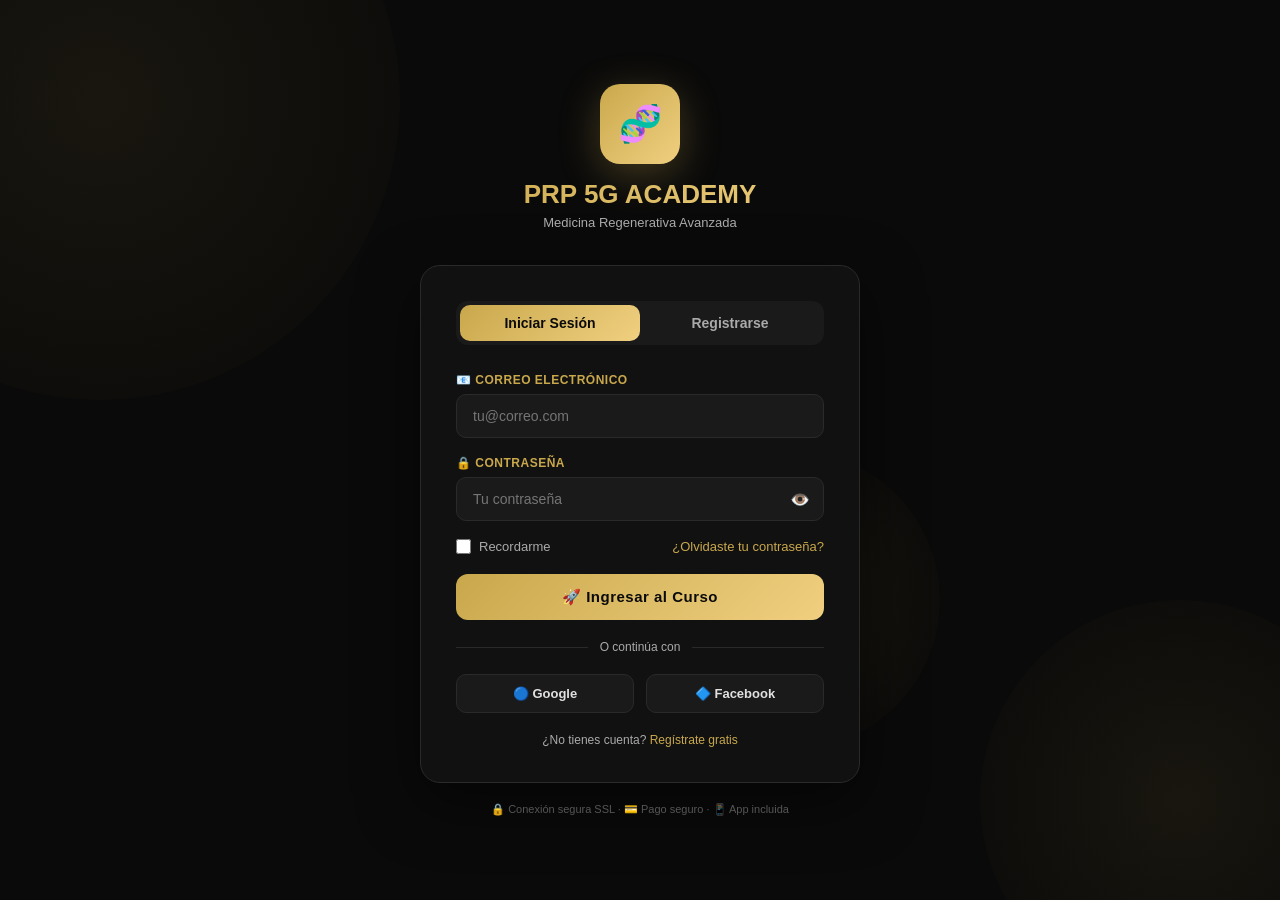
==== index.html @ 85bb7680 "Rename ├── index.html          (Login  Registro).txt to index.html" ====
<!DOCTYPE html>
<html lang="es">
<head>
    <meta charset="UTF-8">
    <meta name="viewport" content="width=device-width, initial-scale=1.0">
    <title>PRP 5G Academy — Acceso</title>
    <link rel="manifest" href="manifest.json">
    <meta name="theme-color" content="#c9a84c">
    <meta name="apple-mobile-web-app-capable" content="yes">
    <meta name="apple-mobile-web-app-status-bar-style" content="black-translucent">
    <style>
        * { margin: 0; padding: 0; box-sizing: border-box; }

        :root {
            --gold: #c9a84c;
            --gold-light: #f0d080;
            --dark: #0a0a0a;
            --dark2: #111111;
            --dark3: #1a1a1a;
            --text: #e0e0e0;
            --text2: #aaaaaa;
            --green: #2ecc71;
            --red: #e74c3c;
        }

        body {
            font-family: 'Segoe UI', sans-serif;
            background: var(--dark);
            min-height: 100vh;
            display: flex;
            align-items: center;
            justify-content: center;
            padding: 20px;
            position: relative;
            overflow: hidden;
        }

        /* FONDO ANIMADO */
        .bg-animation {
            position: fixed;
            inset: 0;
            z-index: 0;
            overflow: hidden;
        }

        .bg-circle {
            position: absolute;
            border-radius: 50%;
            background: radial-gradient(circle, rgba(201,168,76,0.08), transparent);
            animation: float 8s infinite ease-in-out;
        }

        .bg-circle:nth-child(1) { width: 600px; height: 600px; top: -200px; left: -200px; animation-delay: 0s; }
        .bg-circle:nth-child(2) { width: 400px; height: 400px; bottom: -100px; right: -100px; animation-delay: 3s; }
        .bg-circle:nth-child(3) { width: 300px; height: 300px; top: 50%; left: 50%; animation-delay: 5s; }

        @keyframes float {
            0%, 100% { transform: translateY(0) scale(1); opacity: 0.5; }
            50% { transform: translateY(-30px) scale(1.05); opacity: 1; }
        }

        /* CONTAINER */
        .container {
            width: 100%;
            max-width: 440px;
            position: relative;
            z-index: 1;
        }

        /* LOGO */
        .logo-section {
            text-align: center;
            margin-bottom: 35px;
        }

        .logo-icon {
            width: 80px;
            height: 80px;
            background: linear-gradient(135deg, var(--gold), var(--gold-light));
            border-radius: 20px;
            display: flex;
            align-items: center;
            justify-content: center;
            font-size: 36px;
            margin: 0 auto 15px;
            box-shadow: 0 10px 40px rgba(201,168,76,0.3);
        }

        .logo-section h1 {
            font-size: 26px;
            font-weight: 800;
            background: linear-gradient(135deg, var(--gold), var(--gold-light));
            -webkit-background-clip: text;
            -webkit-text-fill-color: transparent;
        }

        .logo-section p {
            font-size: 13px;
            color: var(--text2);
            margin-top: 5px;
        }

        /* CARD */
        .card {
            background: var(--dark2);
            border: 1px solid #2a2a2a;
            border-radius: 20px;
            padding: 35px;
            box-shadow: 0 20px 60px rgba(0,0,0,0.5);
        }

        /* TABS */
        .tabs {
            display: flex;
            background: var(--dark3);
            border-radius: 12px;
            padding: 4px;
            margin-bottom: 28px;
        }

        .tab {
            flex: 1;
            padding: 10px;
            text-align: center;
            border-radius: 10px;
            cursor: pointer;
            font-size: 14px;
            font-weight: 600;
            color: var(--text2);
            transition: all 0.3s;
            border: none;
            background: none;
        }

        .tab.active {
            background: linear-gradient(135deg, var(--gold), var(--gold-light));
            color: var(--dark);
        }

        /* FORMS */
        .form { display: none; }
        .form.active { display: block; }

        .field {
            margin-bottom: 18px;
        }

        .field label {
            display: block;
            font-size: 12px;
            font-weight: 600;
            color: var(--gold);
            text-transform: uppercase;
            letter-spacing: 0.5px;
            margin-bottom: 7px;
        }

        .field input {
            width: 100%;
            padding: 13px 16px;
            background: var(--dark3);
            border: 1.5px solid #2a2a2a;
            border-radius: 10px;
            color: var(--text);
            font-size: 14px;
            outline: none;
            transition: all 0.3s;
            font-family: inherit;
        }

        .field input:focus {
            border-color: var(--gold);
            box-shadow: 0 0 0 3px rgba(201,168,76,0.1);
            background: #1f1f1f;
        }

        .field .input-wrapper {
            position: relative;
        }

        .field .input-wrapper input {
            padding-right: 45px;
        }

        .toggle-pass {
            position: absolute;
            right: 14px;
            top: 50%;
            transform: translateY(-50%);
            cursor: pointer;
            color: var(--text2);
            font-size: 16px;
            background: none;
            border: none;
        }

        /* REMEMBER ME */
        .remember-row {
            display: flex;
            justify-content: space-between;
            align-items: center;
            margin-bottom: 20px;
        }

        .checkbox-label {
            display: flex;
            align-items: center;
            gap: 8px;
            cursor: pointer;
            font-size: 13px;
            color: var(--text2);
        }

        .checkbox-label input {
            accent-color: var(--gold);
            width: 15px;
            height: 15px;
        }

        .forgot-link {
            font-size: 13px;
            color: var(--gold);
            text-decoration: none;
            cursor: pointer;
        }

        .forgot-link:hover { text-decoration: underline; }

        /* BTN */
        .btn-primary {
            width: 100%;
            padding: 14px;
            background: linear-gradient(135deg, var(--gold), var(--gold-light));
            color: var(--dark);
            border: none;
            border-radius: 12px;
            font-size: 15px;
            font-weight: 700;
            cursor: pointer;
            transition: all 0.3s;
            letter-spacing: 0.5px;
        }

        .btn-primary:hover {
            transform: translateY(-2px);
            box-shadow: 0 8px 25px rgba(201,168,76,0.4);
        }

        .btn-primary:active { transform: translateY(0); }

        /* DIVIDER */
        .divider {
            display: flex;
            align-items: center;
            gap: 12px;
            margin: 20px 0;
            color: var(--text2);
            font-size: 12px;
        }

        .divider::before, .divider::after {
            content: '';
            flex: 1;
            height: 1px;
            background: #2a2a2a;
        }

        /* SOCIAL BTNS */
        .social-btns {
            display: grid;
            grid-template-columns: 1fr 1fr;
            gap: 12px;
            margin-bottom: 20px;
        }

        .btn-social {
            padding: 11px;
            border-radius: 10px;
            border: 1.5px solid #2a2a2a;
            background: var(--dark3);
            color: var(--text);
            font-size: 13px;
            cursor: pointer;
            transition: all 0.3s;
            display: flex;
            align-items: center;
            justify-content: center;
            gap: 8px;
            font-weight: 600;
        }

        .btn-social:hover {
            border-color: var(--gold);
            background: rgba(201,168,76,0.05);
        }

        /* PLAN SELECTOR */
        .plans {
            display: grid;
            grid-template-columns: 1fr 1fr;
            gap: 10px;
            margin-bottom: 18px;
        }

        .plan-card {
            padding: 15px;
            border: 1.5px solid #2a2a2a;
            border-radius: 12px;
            cursor: pointer;
            transition: all 0.3s;
            text-align: center;
            background: var(--dark3);
        }

        .plan-card:hover, .plan-card.selected {
            border-color: var(--gold);
            background: rgba(201,168,76,0.08);
        }

        .plan-card .plan-name {
            font-size: 13px;
            font-weight: 700;
            color: white;
            margin-bottom: 4px;
        }

        .plan-card .plan-price {
            font-size: 18px;
            font-weight: 800;
            color: var(--gold);
        }

        .plan-card .plan-period {
            font-size: 11px;
            color: var(--text2);
        }

        .plan-card .plan-badge {
            display: inline-block;
            background: var(--gold);
            color: var(--dark);
            font-size: 10px;
            font-weight: 700;
            padding: 2px 8px;
            border-radius: 10px;
            margin-top: 4px;
        }

        /* ALERT */
        .alert {
            padding: 12px 15px;
            border-radius: 10px;
            font-size: 13px;
            margin-bottom: 15px;
            display: none;
        }

        .alert.success {
            background: rgba(46,204,113,0.1);
            border: 1px solid var(--green);
            color: var(--green);
            display: flex;
            align-items: center;
            gap: 8px;
        }

        .alert.error {
            background: rgba(231,76,60,0.1);
            border: 1px solid var(--red);
            color: #ff9999;
            display: flex;
            align-items: center;
            gap: 8px;
        }

        /* LOADING */
        .loading {
            display: none;
            text-align: center;
            padding: 10px;
        }

        .spinner {
            width: 30px;
            height: 30px;
            border: 3px solid #333;
            border-top-color: var(--gold);
            border-radius: 50%;
            animation: spin 0.8s linear infinite;
            margin: 0 auto 10px;
        }

        @keyframes spin { to { transform: rotate(360deg); } }

        /* FOOTER */
        .card-footer {
            text-align: center;
            margin-top: 20px;
            font-size: 12px;
            color: var(--text2);
        }

        .card-footer a {
            color: var(--gold);
            text-decoration: none;
        }

        /* MODAL RECUPERAR */
        .modal-overlay {
            display: none;
            position: fixed;
            inset: 0;
            background: rgba(0,0,0,0.8);
            z-index: 1000;
            align-items: center;
            justify-content: center;
        }

        .modal-overlay.active {
            display: flex;
        }

        .modal {
            background: var(--dark2);
            border: 1px solid #333;
            border-radius: 20px;
            padding: 35px;
            width: 90%;
            max-width: 380px;
        }

        .modal h3 {
            color: var(--gold);
            font-size: 18px;
            margin-bottom: 10px;
        }

        .modal p {
            color: var(--text2);
            font-size: 13px;
            margin-bottom: 20px;
            line-height: 1.6;
        }

        /* PWA INSTALL */
        .pwa-banner {
            display: none;
            position: fixed;
            bottom: 20px;
            left: 50%;
            transform: translateX(-50%);
            background: var(--dark2);
            border: 1px solid var(--gold);
            border-radius: 15px;
            padding: 15px 20px;
            width: 90%;
            max-width: 400px;
            z-index: 999;
            box-shadow: 0 10px 30px rgba(0,0,0,0.5);
        }

        .pwa-banner.show { display: flex; align-items: center; gap: 15px; }

        .pwa-banner .pwa-icon { font-size: 30px; }

        .pwa-banner .pwa-text { flex: 1; }

        .pwa-banner .pwa-text p { font-size: 13px; color: var(--text2); }

        .pwa-banner .pwa-text strong { font-size: 14px; color: white; display: block; margin-bottom: 2px; }

        .btn-install {
            padding: 8px 16px;
            background: linear-gradient(135deg, var(--gold), var(--gold-light));
            color: var(--dark);
            border: none;
            border-radius: 20px;
            font-size: 13px;
            font-weight: 700;
            cursor: pointer;
            white-space: nowrap;
        }

        @media (max-width: 480px) {
            .card { padding: 25px 20px; }
            .social-btns { grid-template-columns: 1fr; }
        }
    </style>
</head>
<body>

<!-- FONDO -->
<div class="bg-animation">
    <div class="bg-circle"></div>
    <div class="bg-circle"></div>
    <div class="bg-circle"></div>
</div>

<!-- MODAL RECUPERAR CONTRASEÑA -->
<div class="modal-overlay" id="forgotModal">
    <div class="modal">
        <h3>🔑 Recuperar Contraseña</h3>
        <p>Ingresa tu correo y te enviaremos instrucciones para restablecer tu contraseña.</p>
        <div class="field">
            <label>Correo electrónico</label>
            <input type="email" id="forgotEmail" placeholder="tu@correo.com">
        </div>
        <div id="forgotAlert" class="alert"></div>
        <button class="btn-primary" onclick="sendRecovery()" style="margin-bottom:10px;">
            📧 Enviar instrucciones
        </button>
        <button onclick="document.getElementById('forgotModal').classList.remove('active')"
            style="width:100%;padding:12px;background:none;border:1px solid #333;border-radius:10px;color:var(--text2);cursor:pointer;font-size:14px;">
            Cancelar
        </button>
    </div>
</div>

<!-- PWA BANNER -->
<div class="pwa-banner" id="pwaBanner">
    <div class="pwa-icon">📱</div>
    <div class="pwa-text">
        <strong>Instalar App</strong>
        <p>Agrega PRP 5G Academy a tu pantalla de inicio</p>
    </div>
    <button class="btn-install" id="installBtn">Instalar</button>
    <button onclick="document.getElementById('pwaBanner').classList.remove('show')"
        style="background:none;border:none;color:var(--text2);cursor:pointer;font-size:18px;">✕</button>
</div>

<!-- MAIN CONTAINER -->
<div class="container">

    <!-- LOGO -->
    <div class="logo-section">
        <div class="logo-icon">🧬</div>
        <h1>PRP 5G ACADEMY</h1>
        <p>Medicina Regenerativa Avanzada</p>
    </div>

    <!-- CARD -->
    <div class="card">

        <!-- TABS -->
        <div class="tabs">
            <button class="tab active" onclick="switchTab('login')">Iniciar Sesión</button>
            <button class="tab" onclick="switchTab('register')">Registrarse</button>
        </div>

        <!-- ===== LOGIN FORM ===== -->
        <form class="form active" id="loginForm" onsubmit="handleLogin(event)">

            <div id="loginAlert" class="alert"></div>

            <div class="field">
                <label>📧 Correo Electrónico</label>
                <input type="email" id="loginEmail" placeholder="tu@correo.com" required>
            </div>

            <div class="field">
                <label>🔒 Contraseña</label>
                <div class="input-wrapper">
                    <input type="password" id="loginPass" placeholder="Tu contraseña" required>
                    <button type="button" class="toggle-pass" onclick="togglePassword('loginPass', this)">👁️</button>
                </div>
            </div>

            <div class="remember-row">
                <label class="checkbox-label">
                    <input type="checkbox" id="rememberMe"> Recordarme
                </label>
                <span class="forgot-link" onclick="openForgot()">¿Olvidaste tu contraseña?</span>
            </div>

            <div class="loading" id="loginLoading">
                <div class="spinner"></div>
                <p style="color:var(--text2);font-size:13px;">Verificando...</p>
            </div>

            <button type="submit" class="btn-primary" id="loginBtn">
                🚀 Ingresar al Curso
            </button>

            <div class="divider">O continúa con</div>

            <div class="social-btns">
                <button type="button" class="btn-social" onclick="socialLogin('Google')">
                    🔵 Google
                </button>
                <button type="button" class="btn-social" onclick="socialLogin('Facebook')">
                    🔷 Facebook
                </button>
            </div>

            <div class="card-footer">
                ¿No tienes cuenta?
                <a onclick="switchTab('register')">Regístrate gratis</a>
            </div>

        </form>

        <!-- ===== REGISTER FORM ===== -->
        <form class="form" id="registerForm" onsubmit="handleRegister(event)">

            <div id="registerAlert" class="alert"></div>

            <div class="field">
                <label>👤 Nombre Completo</label>
                <input type="text" id="regName" placeholder="Tu nombre completo" required>
            </div>

            <div class="field">
                <label>📧 Correo Electrónico</label>
                <input type="email" id="regEmail" placeholder="tu@correo.com" required>
            </div>

            <div class="field">
                <label>📱 WhatsApp</label>
                <input type="tel" id="regPhone" placeholder="+56 9 XXXX XXXX">
            </div>

            <div class="field">
                <label>🔒 Contraseña</label>
                <div class="input-wrapper">
                    <input type="password" id="regPass" placeholder="Mínimo 6 caracteres" required minlength="6">
                    <button type="button" class="toggle-pass" onclick="togglePassword('regPass', this)">👁️</button>
                </div>
            </div>

            <!-- PLANES -->
            <div class="field">
                <label>💎 Elige tu Plan</label>
                <div class="plans">
                    <div class="plan-card selected" onclick="selectPlan(this, 'basico', 49900)">
                        <div class="plan-name">Básico</div>
                        <div class="plan-price">$49.900</div>
                        <div class="plan-period">Pago único</div>
                    </div>
                    <div class="plan-card" onclick="selectPlan(this, 'premium', 89900)">
                        <div class="plan-name">Premium</div>
                        <div class="plan-price">$89.900</div>
                        <div class="plan-period">Pago único</div>
                        <div class="plan-badge">⭐ RECOMENDADO</div>
                    </div>
                </div>
            </div>

            <div class="loading" id="registerLoading">
                <div class="spinner"></div>
                <p style="color:var(--text2);font-size:13px;">Creando tu cuenta...</p>
            </div>

            <button type="submit" class="btn-primary" id="registerBtn">
                ✨ Crear Cuenta y Continuar al Pago
            </button>

            <div class="card-footer" style="margin-top:15px;">
                Al registrarte aceptas nuestros
                <a href="#">Términos y Condiciones</a> y
                <a href="#">Política de Privacidad</a>
            </div>

        </form>

    </div>

    <!-- INFO ABAJO -->
    <div style="text-align:center; margin-top:20px;">
        <p style="font-size:11px; color:#555;">
            🔒 Conexión segura SSL · 💳 Pago seguro · 📱 App incluida
        </p>
    </div>

</div>

<script>
    // =====================
    // ESTADO
    // =====================
    let selectedPlan = { name: 'basico', price: 49900 };
    let deferredPrompt;

    // =====================
    // TABS
    // =====================
    function switchTab(tab) {
        document.querySelectorAll('.tab').forEach((t, i) => {
            t.classList.toggle('active', (i === 0 && tab === 'login') || (i === 1 && tab === 'register'));
        });
        document.getElementById('loginForm').classList.toggle('active', tab === 'login');
        document.getElementById('registerForm').classList.toggle('active', tab === 'register');
        clearAlerts();
    }

    // =====================
    // LOGIN
    // =====================
    function handleLogin(e) {
        e.preventDefault();
        const email = document.getElementById('loginEmail').value;
        const pass = document.getElementById('loginPass').value;
        const remember = document.getElementById('rememberMe').checked;

        showLoading('loginLoading', 'loginBtn');

        setTimeout(() => {
            hideLoading('loginLoading', 'loginBtn', '🚀 Ingresar al Curso');

            // Verificar usuarios registrados
            const users = JSON.parse(localStorage.getItem('prp5g_users') || '[]');
            const user = users.find(u => u.email === email && u.password === pass);

            // Usuario demo
            if (email === 'demo@prp5g.com' && pass === 'demo123') {
                loginSuccess({ name: 'Usuario Demo', email, plan: 'premium' }, remember);
                return;
            }

            if (user) {
                // Verificar si pagó
                if (!user.paid) {
                    window.location.href = `payment.html?email=${encodeURIComponent(email)}&plan=${user.plan}&price=${user.planPrice}`;
                    return;
                }
                loginSuccess(user, remember);
            } else {
                showAlert('loginAlert', 'error', '❌ Correo o contraseña incorrectos');
            }
        }, 1500);
    }

    function loginSuccess(user, remember) {
        const storage = remember ? localStorage : sessionStorage;
        storage.setItem('prp5g_session', JSON.stringify(user));
        showAlert('loginAlert', 'success', `✅ ¡Bienvenida ${user.name}! Redirigiendo...`);
        setTimeout(() => { window.location.href = 'dashboard.html'; }, 1200);
    }

    // =====================
    // REGISTRO
    // =====================
    function handleRegister(e) {
        e.preventDefault();
        const name = document.getElementById('regName').value;
        const email = document.getElementById('regEmail').value;
        const phone = document.getElementById('regPhone').value;
        const pass = document.getElementById('regPass').value;

        if (pass.length < 6) {
            showAlert('registerAlert', 'error', '❌ La contraseña debe tener al menos 6 caracteres');
            return;
        }

        showLoading('registerLoading', 'registerBtn');

        setTimeout(() => {
            hideLoading('registerLoading', 'registerBtn', '✨ Crear Cuenta y Continuar al Pago');

            const users = JSON.parse(localStorage.getItem('prp5g_users') || '[]');

            if (users.find(u => u.email === email)) {
                showAlert('registerAlert', 'error', '❌ Este correo ya está registrado');
                return;
            }

            const newUser = {
                name, email, phone, password: pass,
                plan: selectedPlan.name,
                planPrice: selectedPlan.price,
                paid: false,
                createdAt: new Date().toISOString()
            };

            users.push(newUser);
            localStorage.setItem('prp5g_users', JSON.stringify(users));

            showAlert('registerAlert', 'success', '✅ ¡Cuenta creada! Redirigiendo al pago...');

            setTimeout(() => {
                window.location.href = `payment.html?email=${encodeURIComponent(email)}&name=${encodeURIComponent(name)}&plan=${selectedPlan.name}&price=${selectedPlan.price}`;
            }, 1200);
        }, 1500);
    }

    // =====================
    // PLAN SELECTOR
    // =====================
    function selectPlan(el, name, price) {
        document.querySelectorAll('.plan-card').forEach(c => c.classList.remove('selected'));
        el.classList.add('selected');
        selectedPlan = { name, price };
    }

    // =====================
    // SOCIAL LOGIN
    // =====================
    function socialLogin(provider) {
        showAlert('loginAlert', 'success', `✅ Conectando con ${provider}...`);
        setTimeout(() => {
            const fakeUser = { name: `Usuario ${provider}`, email: `user@${provider.toLowerCase()}.com`, plan: 'basico', paid: true };
            sessionStorage.setItem('prp5g_session', JSON.stringify(fakeUser));
            window.location.href = 'dashboard.html';
        }, 1500);
    }

    // =====================
    // RECUPERAR CONTRASEÑA
    // =====================
    function openForgot() {
        document.getElementById('forgotModal').classList.add('active');
    }

    function sendRecovery() {
        const email = document.getElementById('forgotEmail').value;
        if (!email) return;
        const alert = document.getElementById('forgotAlert');
        alert.className = 'alert success';
        alert.innerHTML = '✅ Instrucciones enviadas a ' + email;
        alert.style.display = 'flex';
    }

    // =====================
    // HELPERS
    // =====================
    function togglePassword(inputId, btn) {
        const input = document.getElementById(inputId);
        input.type = input.type === 'password' ? 'text' : 'password';
        btn.textContent = input.type === 'password' ? '👁️' : '🙈';
    }

    function showAlert(id, type, msg) {
        const el = document.getElementById(id);
        el.className = 'alert ' + type;
        el.innerHTML = msg;
        el.style.display = 'flex';
    }

    function clearAlerts() {
        document.querySelectorAll('.alert').forEach(a => a.style.display = 'none');
    }

    function showLoading(loadId, btnId) {
        document.getElementById(loadId).style.display = 'block';
        document.getElementById(btnId).style.display = 'none';
    }

    function hideLoading(loadId, btnId, btnText) {
        document.getElementById(loadId).style.display = 'none';
        const btn = document.getElementById(btnId);
        btn.style.display = 'block';
        btn.textContent = btnText;
    }

    // =====================
    // PWA INSTALL
    // =====================
    window.addEventListener('beforeinstallprompt', (e) => {
        e.preventDefault();
        deferredPrompt = e;
        document.getElementById('pwaBanner').classList.add('show');
    });

    document.getElementById('installBtn').addEventListener('click', async () => {
        if (deferredPrompt) {
            deferredPrompt.prompt();
            const { outcome } = await deferredPrompt.userChoice;
            deferredPrompt = null;
            document.getElementById('pwaBanner').classList.remove('show');
        }
    });

    // Verificar sesión activa
    const session = localStorage.getItem('prp5g_session') || sessionStorage.getItem('prp5g_session');
    if (session) {
        window.location.href = 'dashboard.html';
    }
</script>

</body>
</html>
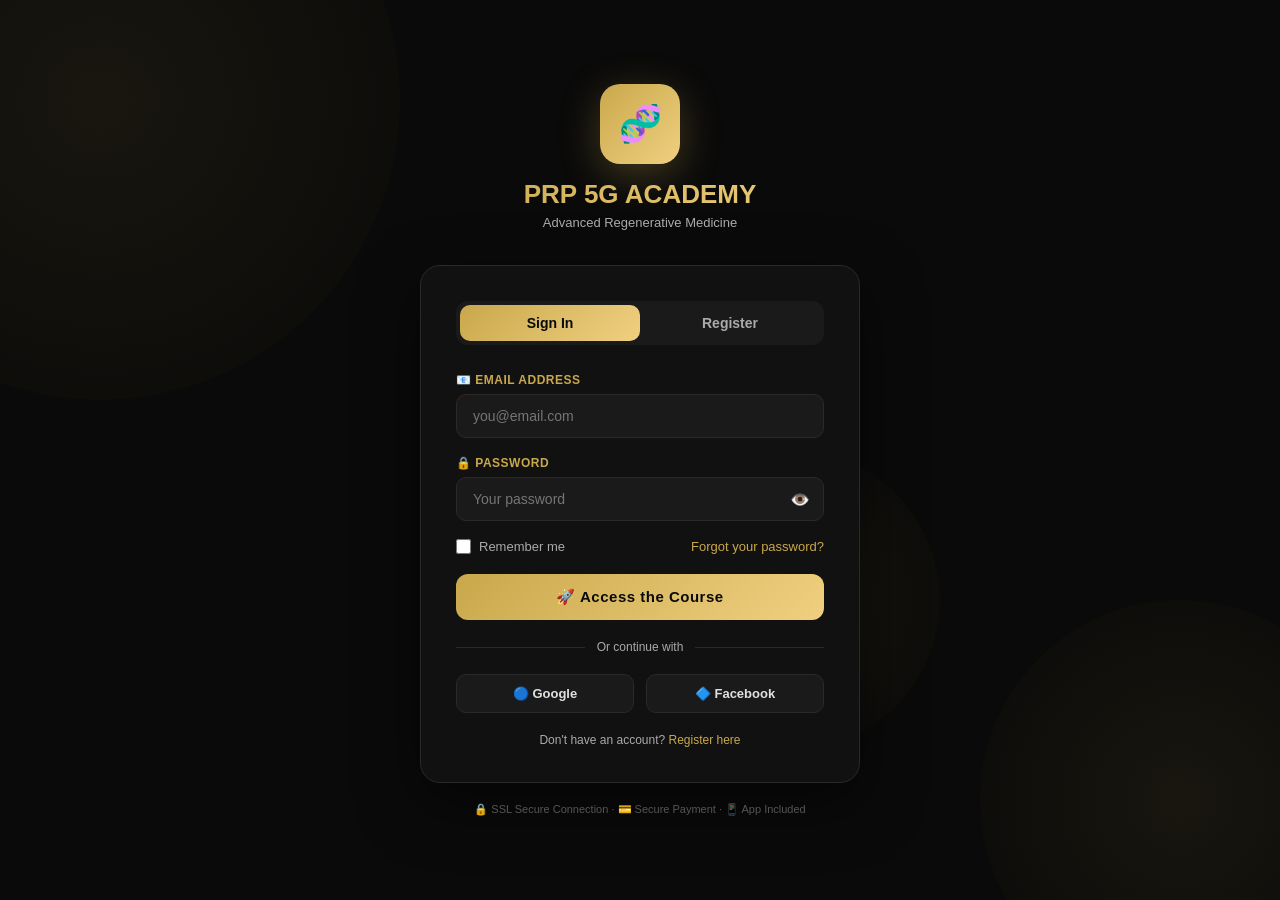
==== commit f3618500: "Update index.html" ====
--- a/index.html
+++ b/index.html
@@ -35,7 +35,6 @@
             overflow: hidden;
         }
 
-        /* FONDO ANIMADO */
         .bg-animation {
             position: fixed;
             inset: 0;
@@ -59,7 +58,6 @@
             50% { transform: translateY(-30px) scale(1.05); opacity: 1; }
         }
 
-        /* CONTAINER */
         .container {
             width: 100%;
             max-width: 440px;
@@ -67,7 +65,6 @@
             z-index: 1;
         }
 
-        /* LOGO */
         .logo-section {
             text-align: center;
             margin-bottom: 35px;
@@ -100,7 +97,6 @@
             margin-top: 5px;
         }
 
-        /* CARD */
         .card {
             background: var(--dark2);
             border: 1px solid #2a2a2a;
@@ -109,7 +105,6 @@
             box-shadow: 0 20px 60px rgba(0,0,0,0.5);
         }
 
-        /* TABS */
         .tabs {
             display: flex;
             background: var(--dark3);
@@ -137,13 +132,10 @@
             color: var(--dark);
         }
 
-        /* FORMS */
         .form { display: none; }
         .form.active { display: block; }
 
-        .field {
-            margin-bottom: 18px;
-        }
+        .field { margin-bottom: 18px; }
 
         .field label {
             display: block;
@@ -155,7 +147,7 @@
             margin-bottom: 7px;
         }
 
-        .field input {
+        .field input, .field select {
             width: 100%;
             padding: 13px 16px;
             background: var(--dark3);
@@ -168,19 +160,17 @@
             font-family: inherit;
         }
 
-        .field input:focus {
+        .field input:focus, .field select:focus {
             border-color: var(--gold);
             box-shadow: 0 0 0 3px rgba(201,168,76,0.1);
             background: #1f1f1f;
         }
 
-        .field .input-wrapper {
-            position: relative;
-        }
-
-        .field .input-wrapper input {
-            padding-right: 45px;
-        }
+        .field select option { background: var(--dark3); }
+
+        .field .input-wrapper { position: relative; }
+
+        .field .input-wrapper input { padding-right: 45px; }
 
         .toggle-pass {
             position: absolute;
@@ -194,7 +184,6 @@
             border: none;
         }
 
-        /* REMEMBER ME */
         .remember-row {
             display: flex;
             justify-content: space-between;
@@ -226,7 +215,6 @@
 
         .forgot-link:hover { text-decoration: underline; }
 
-        /* BTN */
         .btn-primary {
             width: 100%;
             padding: 14px;
@@ -248,7 +236,6 @@
 
         .btn-primary:active { transform: translateY(0); }
 
-        /* DIVIDER */
         .divider {
             display: flex;
             align-items: center;
@@ -265,7 +252,6 @@
             background: #2a2a2a;
         }
 
-        /* SOCIAL BTNS */
         .social-btns {
             display: grid;
             grid-template-columns: 1fr 1fr;
@@ -294,59 +280,72 @@
             background: rgba(201,168,76,0.05);
         }
 
-        /* PLAN SELECTOR */
-        .plans {
-            display: grid;
-            grid-template-columns: 1fr 1fr;
-            gap: 10px;
+        /* PLAN ÚNICO */
+        .plan-unique {
+            background: linear-gradient(135deg, rgba(201,168,76,0.1), rgba(201,168,76,0.05));
+            border: 1.5px solid var(--gold);
+            border-radius: 14px;
+            padding: 18px 20px;
             margin-bottom: 18px;
-        }
-
-        .plan-card {
-            padding: 15px;
-            border: 1.5px solid #2a2a2a;
-            border-radius: 12px;
-            cursor: pointer;
-            transition: all 0.3s;
-            text-align: center;
-            background: var(--dark3);
-        }
-
-        .plan-card:hover, .plan-card.selected {
-            border-color: var(--gold);
-            background: rgba(201,168,76,0.08);
-        }
-
-        .plan-card .plan-name {
+            display: flex;
+            justify-content: space-between;
+            align-items: center;
+        }
+
+        .plan-unique .plan-left h3 {
+            color: white;
+            font-size: 15px;
+            font-weight: 700;
+            margin-bottom: 3px;
+        }
+
+        .plan-unique .plan-left p {
+            color: var(--text2);
+            font-size: 12px;
+        }
+
+        .plan-unique .plan-right {
+            text-align: right;
+        }
+
+        .plan-unique .plan-right .original {
+            color: #555;
             font-size: 13px;
+            text-decoration: line-through;
+        }
+
+        .plan-unique .plan-right .price {
+            color: var(--gold);
+            font-size: 22px;
+            font-weight: 800;
+        }
+
+        .plan-unique .plan-right .period {
+            color: var(--text2);
+            font-size: 11px;
+        }
+
+        .plan-includes {
+            list-style: none;
+            margin-bottom: 18px;
+        }
+
+        .plan-includes li {
+            display: flex;
+            align-items: center;
+            gap: 8px;
+            font-size: 12px;
+            color: var(--text2);
+            padding: 4px 0;
+        }
+
+        .plan-includes li::before {
+            content: '✓';
+            color: var(--green);
             font-weight: 700;
-            color: white;
-            margin-bottom: 4px;
-        }
-
-        .plan-card .plan-price {
-            font-size: 18px;
-            font-weight: 800;
-            color: var(--gold);
-        }
-
-        .plan-card .plan-period {
-            font-size: 11px;
-            color: var(--text2);
-        }
-
-        .plan-card .plan-badge {
-            display: inline-block;
-            background: var(--gold);
-            color: var(--dark);
-            font-size: 10px;
-            font-weight: 700;
-            padding: 2px 8px;
-            border-radius: 10px;
-            margin-top: 4px;
-        }
-
-        /* ALERT */
+            font-size: 13px;
+        }
+
         .alert {
             padding: 12px 15px;
             border-radius: 10px;
@@ -373,7 +372,6 @@
             gap: 8px;
         }
 
-        /* LOADING */
         .loading {
             display: none;
             text-align: center;
@@ -392,7 +390,6 @@
 
         @keyframes spin { to { transform: rotate(360deg); } }
 
-        /* FOOTER */
         .card-footer {
             text-align: center;
             margin-top: 20px;
@@ -403,9 +400,9 @@
         .card-footer a {
             color: var(--gold);
             text-decoration: none;
-        }
-
-        /* MODAL RECUPERAR */
+            cursor: pointer;
+        }
+
         .modal-overlay {
             display: none;
             position: fixed;
@@ -416,9 +413,7 @@
             justify-content: center;
         }
 
-        .modal-overlay.active {
-            display: flex;
-        }
+        .modal-overlay.active { display: flex; }
 
         .modal {
             background: var(--dark2);
@@ -442,7 +437,6 @@
             line-height: 1.6;
         }
 
-        /* PWA INSTALL */
         .pwa-banner {
             display: none;
             position: fixed;
@@ -460,13 +454,9 @@
         }
 
         .pwa-banner.show { display: flex; align-items: center; gap: 15px; }
-
         .pwa-banner .pwa-icon { font-size: 30px; }
-
         .pwa-banner .pwa-text { flex: 1; }
-
         .pwa-banner .pwa-text p { font-size: 13px; color: var(--text2); }
-
         .pwa-banner .pwa-text strong { font-size: 14px; color: white; display: block; margin-bottom: 2px; }
 
         .btn-install {
@@ -489,7 +479,6 @@
 </head>
 <body>
 
-<!-- FONDO -->
 <div class="bg-animation">
     <div class="bg-circle"></div>
     <div class="bg-circle"></div>
@@ -499,19 +488,19 @@
 <!-- MODAL RECUPERAR CONTRASEÑA -->
 <div class="modal-overlay" id="forgotModal">
     <div class="modal">
-        <h3>🔑 Recuperar Contraseña</h3>
-        <p>Ingresa tu correo y te enviaremos instrucciones para restablecer tu contraseña.</p>
+        <h3>🔑 Recover Password</h3>
+        <p>Enter your email and we will send you instructions to reset your password.</p>
         <div class="field">
-            <label>Correo electrónico</label>
-            <input type="email" id="forgotEmail" placeholder="tu@correo.com">
+            <label>Email Address</label>
+            <input type="email" id="forgotEmail" placeholder="you@email.com">
         </div>
         <div id="forgotAlert" class="alert"></div>
         <button class="btn-primary" onclick="sendRecovery()" style="margin-bottom:10px;">
-            📧 Enviar instrucciones
+            📧 Send Instructions
         </button>
         <button onclick="document.getElementById('forgotModal').classList.remove('active')"
             style="width:100%;padding:12px;background:none;border:1px solid #333;border-radius:10px;color:var(--text2);cursor:pointer;font-size:14px;">
-            Cancelar
+            Cancel
         </button>
     </div>
 </div>
@@ -520,68 +509,64 @@
 <div class="pwa-banner" id="pwaBanner">
     <div class="pwa-icon">📱</div>
     <div class="pwa-text">
-        <strong>Instalar App</strong>
-        <p>Agrega PRP 5G Academy a tu pantalla de inicio</p>
+        <strong>Install App</strong>
+        <p>Add PRP 5G Academy to your home screen</p>
     </div>
-    <button class="btn-install" id="installBtn">Instalar</button>
+    <button class="btn-install" id="installBtn">Install</button>
     <button onclick="document.getElementById('pwaBanner').classList.remove('show')"
         style="background:none;border:none;color:var(--text2);cursor:pointer;font-size:18px;">✕</button>
 </div>
 
-<!-- MAIN CONTAINER -->
 <div class="container">
 
-    <!-- LOGO -->
     <div class="logo-section">
         <div class="logo-icon">🧬</div>
         <h1>PRP 5G ACADEMY</h1>
-        <p>Medicina Regenerativa Avanzada</p>
+        <p>Advanced Regenerative Medicine</p>
     </div>
 
-    <!-- CARD -->
     <div class="card">
 
-        <!-- TABS -->
         <div class="tabs">
-            <button class="tab active" onclick="switchTab('login')">Iniciar Sesión</button>
-            <button class="tab" onclick="switchTab('register')">Registrarse</button>
+            <button class="tab active" onclick="switchTab('login')">Sign In</button>
+            <button class="tab" onclick="switchTab('register')">Register</button>
         </div>
 
-        <!-- ===== LOGIN FORM ===== -->
+        <!-- LOGIN FORM -->
         <form class="form active" id="loginForm" onsubmit="handleLogin(event)">
 
             <div id="loginAlert" class="alert"></div>
 
             <div class="field">
-                <label>📧 Correo Electrónico</label>
-                <input type="email" id="loginEmail" placeholder="tu@correo.com" required>
+                <label>📧 Email Address</label>
+                <input type="email" id="loginEmail" placeholder="you@email.com" required>
             </div>
 
             <div class="field">
-                <label>🔒 Contraseña</label>
+                <label>🔒 Password</label>
                 <div class="input-wrapper">
-                    <input type="password" id="loginPass" placeholder="Tu contraseña" required>
+                    <input type="password" id="loginPass" placeholder="Your password" required>
                     <button type="button" class="toggle-pass" onclick="togglePassword('loginPass', this)">👁️</button>
                 </div>
             </div>
 
             <div class="remember-row">
                 <label class="checkbox-label">
-                    <input type="checkbox" id="rememberMe"> Recordarme
+                    <input type="checkbox" id="rememberMe"> Remember me
                 </label>
-                <span class="forgot-link" onclick="openForgot()">¿Olvidaste tu contraseña?</span>
+                <span class="forgot-link" onclick="openForgot()">Forgot your password?</span>
             </div>
 
             <div class="loading" id="loginLoading">
                 <div class="spinner"></div>
-                <p style="color:var(--text2);font-size:13px;">Verificando...</p>
+                <p style="color:var(--text2);font-size:13px;">Verifying...</p>
             </div>
 
             <button type="submit" class="btn-primary" id="loginBtn">
-                🚀 Ingresar al Curso
+                🚀 Access the Course
             </button>
 
-            <div class="divider">O continúa con</div>
+            <div class="divider">Or continue with</div>
 
             <div class="social-btns">
                 <button type="button" class="btn-social" onclick="socialLogin('Google')">
@@ -593,96 +578,103 @@
             </div>
 
             <div class="card-footer">
-                ¿No tienes cuenta?
-                <a onclick="switchTab('register')">Regístrate gratis</a>
+                Don't have an account?
+                <a onclick="switchTab('register')">Register here</a>
             </div>
 
         </form>
 
-        <!-- ===== REGISTER FORM ===== -->
+        <!-- REGISTER FORM -->
         <form class="form" id="registerForm" onsubmit="handleRegister(event)">
 
             <div id="registerAlert" class="alert"></div>
 
             <div class="field">
-                <label>👤 Nombre Completo</label>
-                <input type="text" id="regName" placeholder="Tu nombre completo" required>
+                <label>👤 Full Name</label>
+                <input type="text" id="regName" placeholder="Your full name" required>
             </div>
 
             <div class="field">
-                <label>📧 Correo Electrónico</label>
-                <input type="email" id="regEmail" placeholder="tu@correo.com" required>
+                <label>📧 Email Address</label>
+                <input type="email" id="regEmail" placeholder="you@email.com" required>
             </div>
 
             <div class="field">
-                <label>📱 WhatsApp</label>
-                <input type="tel" id="regPhone" placeholder="+56 9 XXXX XXXX">
+                <label>🌎 Country</label>
+                <select id="regCountry">
+                    <option value="us">🇺🇸 United States</option>
+                    <option value="ca">🇨🇦 Canada</option>
+                    <option value="mx">🇲🇽 Mexico</option>
+                    <option value="co">🇨🇴 Colombia</option>
+                    <option value="ar">🇦🇷 Argentina</option>
+                    <option value="cl">🇨🇱 Chile</option>
+                    <option value="pe">🇵🇪 Peru</option>
+                    <option value="other">🌎 Other</option>
+                </select>
             </div>
 
             <div class="field">
-                <label>🔒 Contraseña</label>
+                <label>🔒 Password</label>
                 <div class="input-wrapper">
-                    <input type="password" id="regPass" placeholder="Mínimo 6 caracteres" required minlength="6">
+                    <input type="password" id="regPass" placeholder="Minimum 6 characters" required minlength="6">
                     <button type="button" class="toggle-pass" onclick="togglePassword('regPass', this)">👁️</button>
                 </div>
             </div>
 
-            <!-- PLANES -->
+            <!-- PLAN ÚNICO -->
             <div class="field">
-                <label>💎 Elige tu Plan</label>
-                <div class="plans">
-                    <div class="plan-card selected" onclick="selectPlan(this, 'basico', 49900)">
-                        <div class="plan-name">Básico</div>
-                        <div class="plan-price">$49.900</div>
-                        <div class="plan-period">Pago único</div>
+                <label>💎 Your Plan</label>
+                <div class="plan-unique">
+                    <div class="plan-left">
+                        <h3>PRP 5G Complete Course</h3>
+                        <p>⏰ 12 months access</p>
                     </div>
-                    <div class="plan-card" onclick="selectPlan(this, 'premium', 89900)">
-                        <div class="plan-name">Premium</div>
-                        <div class="plan-price">$89.900</div>
-                        <div class="plan-period">Pago único</div>
-                        <div class="plan-badge">⭐ RECOMENDADO</div>
+                    <div class="plan-right">
+                        <div class="original">$297 USD</div>
+                        <div class="price">$197 USD</div>
+                        <div class="period">one-time payment</div>
                     </div>
                 </div>
+                <ul class="plan-includes">
+                    <li>6 complete modules + evaluations</li>
+                    <li>Verifiable digital certificate</li>
+                    <li>Downloadable PDF materials</li>
+                    <li>Mobile app included</li>
+                    <li>Email support</li>
+                    <li>12 months of access from payment date</li>
+                </ul>
             </div>
 
             <div class="loading" id="registerLoading">
                 <div class="spinner"></div>
-                <p style="color:var(--text2);font-size:13px;">Creando tu cuenta...</p>
+                <p style="color:var(--text2);font-size:13px;">Creating your account...</p>
             </div>
 
             <button type="submit" class="btn-primary" id="registerBtn">
-                ✨ Crear Cuenta y Continuar al Pago
+                ✨ Create Account & Proceed to Payment
             </button>
 
             <div class="card-footer" style="margin-top:15px;">
-                Al registrarte aceptas nuestros
-                <a href="#">Términos y Condiciones</a> y
-                <a href="#">Política de Privacidad</a>
+                By registering you accept our
+                <a href="#">Terms and Conditions</a> and
+                <a href="#">Privacy Policy</a>
             </div>
 
         </form>
 
     </div>
 
-    <!-- INFO ABAJO -->
     <div style="text-align:center; margin-top:20px;">
         <p style="font-size:11px; color:#555;">
-            🔒 Conexión segura SSL · 💳 Pago seguro · 📱 App incluida
+            🔒 SSL Secure Connection · 💳 Secure Payment · 📱 App Included
         </p>
     </div>
 
 </div>
 
 <script>
-    // =====================
-    // ESTADO
-    // =====================
-    let selectedPlan = { name: 'basico', price: 49900 };
     let deferredPrompt;
 
-    // =====================
-    // TABS
-    // =====================
     function switchTab(tab) {
         document.querySelectorAll('.tab').forEach((t, i) => {
             t.classList.toggle('active', (i === 0 && tab === 'login') || (i === 1 && tab === 'register'));
@@ -692,9 +684,6 @@
         clearAlerts();
     }
 
-    // =====================
-    // LOGIN
-    // =====================
     function handleLogin(e) {
         e.preventDefault();
         const email = document.getElementById('loginEmail').value;
@@ -704,27 +693,34 @@
         showLoading('loginLoading', 'loginBtn');
 
         setTimeout(() => {
-            hideLoading('loginLoading', 'loginBtn', '🚀 Ingresar al Curso');
-
-            // Verificar usuarios registrados
+            hideLoading('loginLoading', 'loginBtn', '🚀 Access the Course');
+
             const users = JSON.parse(localStorage.getItem('prp5g_users') || '[]');
             const user = users.find(u => u.email === email && u.password === pass);
 
-            // Usuario demo
             if (email === 'demo@prp5g.com' && pass === 'demo123') {
-                loginSuccess({ name: 'Usuario Demo', email, plan: 'premium' }, remember);
+                loginSuccess({ name: 'Demo User', email, plan: 'complete', paid: true }, remember);
                 return;
             }
 
             if (user) {
-                // Verificar si pagó
                 if (!user.paid) {
-                    window.location.href = `payment.html?email=${encodeURIComponent(email)}&plan=${user.plan}&price=${user.planPrice}`;
+                    window.location.href = `payment.html?email=${encodeURIComponent(email)}&plan=complete&price=197`;
                     return;
+                }
+                // Verificar acceso de 12 meses
+                if (user.paidAt) {
+                    const paidDate = new Date(user.paidAt);
+                    const now = new Date();
+                    const diffMonths = (now - paidDate) / (1000 * 60 * 60 * 24 * 30);
+                    if (diffMonths > 12) {
+                        showAlert('loginAlert', 'error', '⏰ Your 12-month access has expired. Please renew to continue.');
+                        return;
+                    }
                 }
                 loginSuccess(user, remember);
             } else {
-                showAlert('loginAlert', 'error', '❌ Correo o contraseña incorrectos');
+                showAlert('loginAlert', 'error', '❌ Incorrect email or password');
             }
         }, 1500);
     }
@@ -732,41 +728,38 @@
     function loginSuccess(user, remember) {
         const storage = remember ? localStorage : sessionStorage;
         storage.setItem('prp5g_session', JSON.stringify(user));
-        showAlert('loginAlert', 'success', `✅ ¡Bienvenida ${user.name}! Redirigiendo...`);
+        showAlert('loginAlert', 'success', `✅ Welcome ${user.name}! Redirecting...`);
         setTimeout(() => { window.location.href = 'dashboard.html'; }, 1200);
     }
 
-    // =====================
-    // REGISTRO
-    // =====================
     function handleRegister(e) {
         e.preventDefault();
         const name = document.getElementById('regName').value;
         const email = document.getElementById('regEmail').value;
-        const phone = document.getElementById('regPhone').value;
+        const country = document.getElementById('regCountry').value;
         const pass = document.getElementById('regPass').value;
 
         if (pass.length < 6) {
-            showAlert('registerAlert', 'error', '❌ La contraseña debe tener al menos 6 caracteres');
+            showAlert('registerAlert', 'error', '❌ Password must be at least 6 characters');
             return;
         }
 
         showLoading('registerLoading', 'registerBtn');
 
         setTimeout(() => {
-            hideLoading('registerLoading', 'registerBtn', '✨ Crear Cuenta y Continuar al Pago');
+            hideLoading('registerLoading', 'registerBtn', '✨ Create Account & Proceed to Payment');
 
             const users = JSON.parse(localStorage.getItem('prp5g_users') || '[]');
 
             if (users.find(u => u.email === email)) {
-                showAlert('registerAlert', 'error', '❌ Este correo ya está registrado');
+                showAlert('registerAlert', 'error', '❌ This email is already registered');
                 return;
             }
 
             const newUser = {
-                name, email, phone, password: pass,
-                plan: selectedPlan.name,
-                planPrice: selectedPlan.price,
+                name, email, country, password: pass,
+                plan: 'complete',
+                planPrice: 197,
                 paid: false,
                 createdAt: new Date().toISOString()
             };
@@ -774,38 +767,29 @@
             users.push(newUser);
             localStorage.setItem('prp5g_users', JSON.stringify(users));
 
-            showAlert('registerAlert', 'success', '✅ ¡Cuenta creada! Redirigiendo al pago...');
+            showAlert('registerAlert', 'success', '✅ Account created! Redirecting to payment...');
 
             setTimeout(() => {
-                window.location.href = `payment.html?email=${encodeURIComponent(email)}&name=${encodeURIComponent(name)}&plan=${selectedPlan.name}&price=${selectedPlan.price}`;
+                window.location.href = `payment.html?email=${encodeURIComponent(email)}&name=${encodeURIComponent(name)}&plan=complete&price=197`;
             }, 1200);
         }, 1500);
     }
 
-    // =====================
-    // PLAN SELECTOR
-    // =====================
-    function selectPlan(el, name, price) {
-        document.querySelectorAll('.plan-card').forEach(c => c.classList.remove('selected'));
-        el.classList.add('selected');
-        selectedPlan = { name, price };
-    }
-
-    // =====================
-    // SOCIAL LOGIN
-    // =====================
     function socialLogin(provider) {
-        showAlert('loginAlert', 'success', `✅ Conectando con ${provider}...`);
+        showAlert('loginAlert', 'success', `✅ Connecting with ${provider}...`);
         setTimeout(() => {
-            const fakeUser = { name: `Usuario ${provider}`, email: `user@${provider.toLowerCase()}.com`, plan: 'basico', paid: true };
+            const fakeUser = {
+                name: `${provider} User`,
+                email: `user@${provider.toLowerCase()}.com`,
+                plan: 'complete',
+                paid: true,
+                paidAt: new Date().toISOString()
+            };
             sessionStorage.setItem('prp5g_session', JSON.stringify(fakeUser));
             window.location.href = 'dashboard.html';
         }, 1500);
     }
 
-    // =====================
-    // RECUPERAR CONTRASEÑA
-    // =====================
     function openForgot() {
         document.getElementById('forgotModal').classList.add('active');
     }
@@ -815,13 +799,10 @@
         if (!email) return;
         const alert = document.getElementById('forgotAlert');
         alert.className = 'alert success';
-        alert.innerHTML = '✅ Instrucciones enviadas a ' + email;
+        alert.innerHTML = '✅ Instructions sent to ' + email;
         alert.style.display = 'flex';
     }
 
-    // =====================
-    // HELPERS
-    // =====================
     function togglePassword(inputId, btn) {
         const input = document.getElementById(inputId);
         input.type = input.type === 'password' ? 'text' : 'password';
@@ -851,9 +832,6 @@
         btn.textContent = btnText;
     }
 
-    // =====================
-    // PWA INSTALL
-    // =====================
     window.addEventListener('beforeinstallprompt', (e) => {
         e.preventDefault();
         deferredPrompt = e;
@@ -869,7 +847,6 @@
         }
     });
 
-    // Verificar sesión activa
     const session = localStorage.getItem('prp5g_session') || sessionStorage.getItem('prp5g_session');
     if (session) {
         window.location.href = 'dashboard.html';
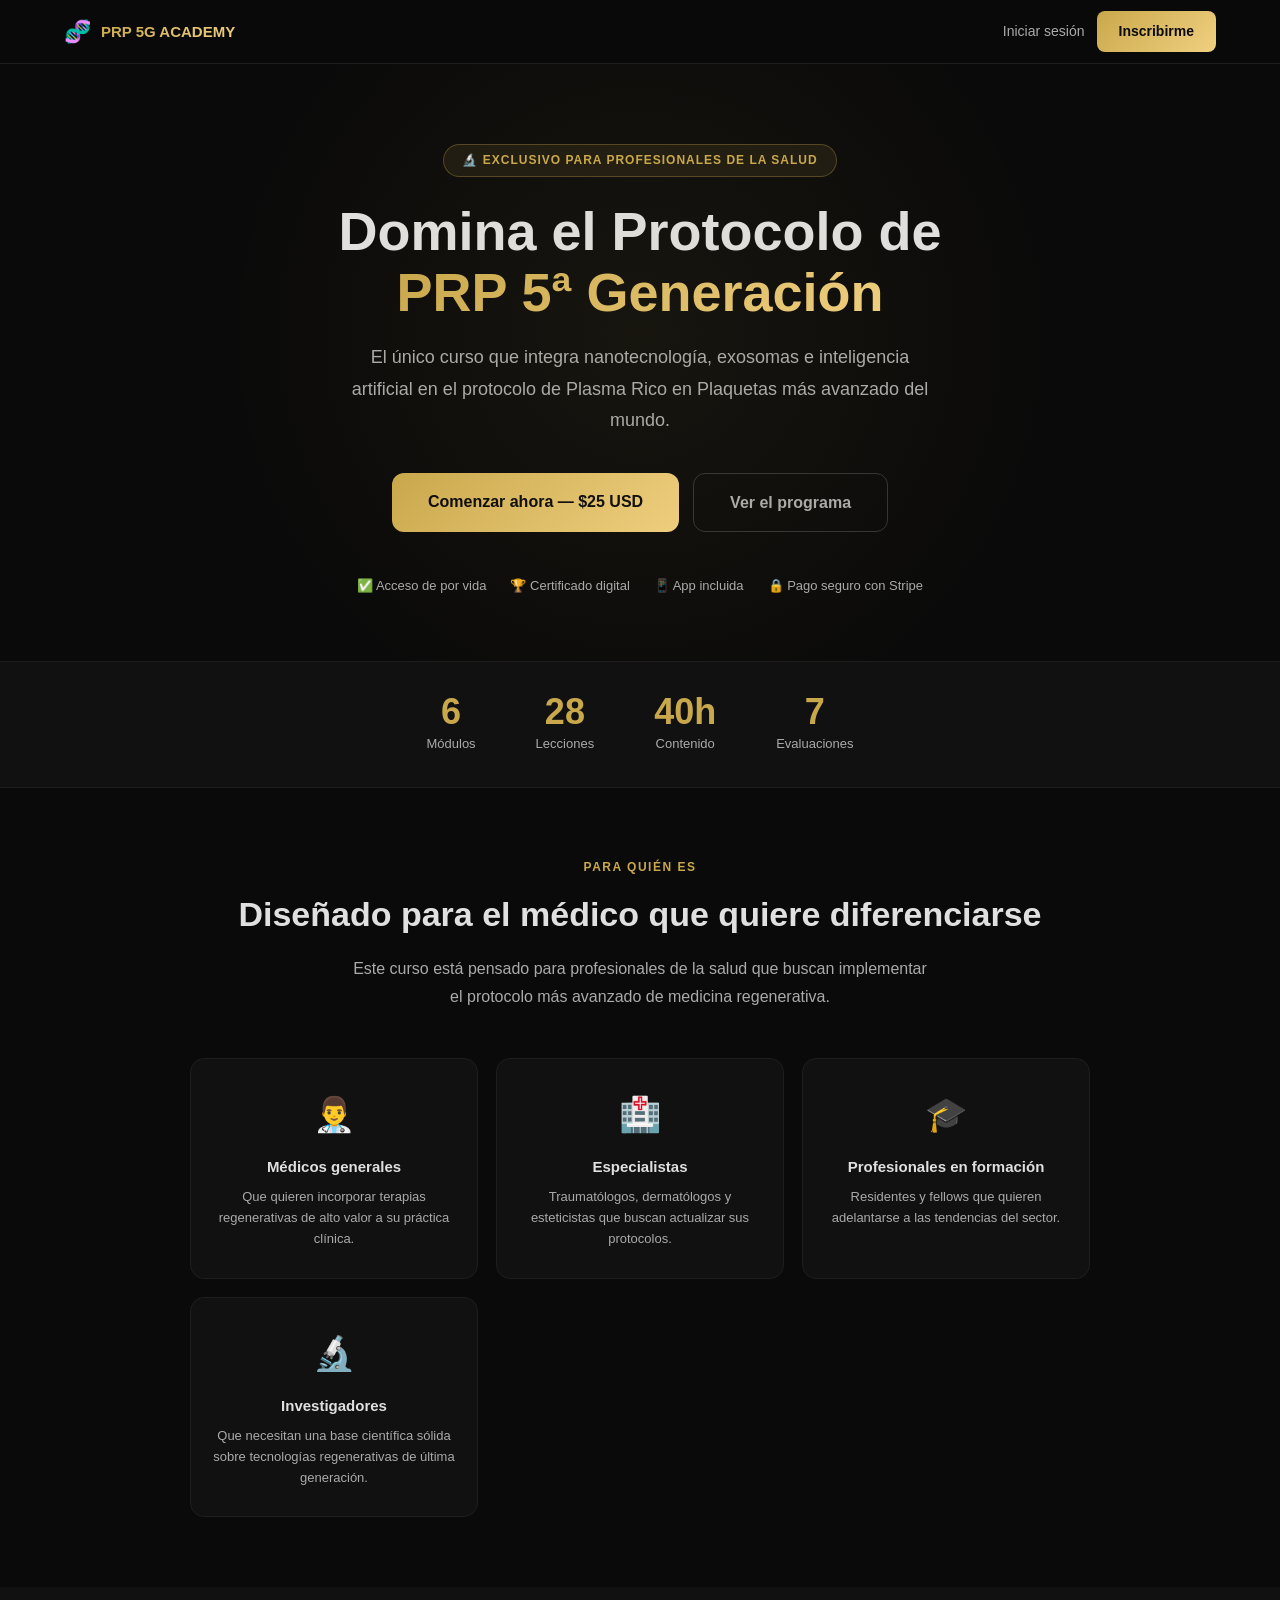
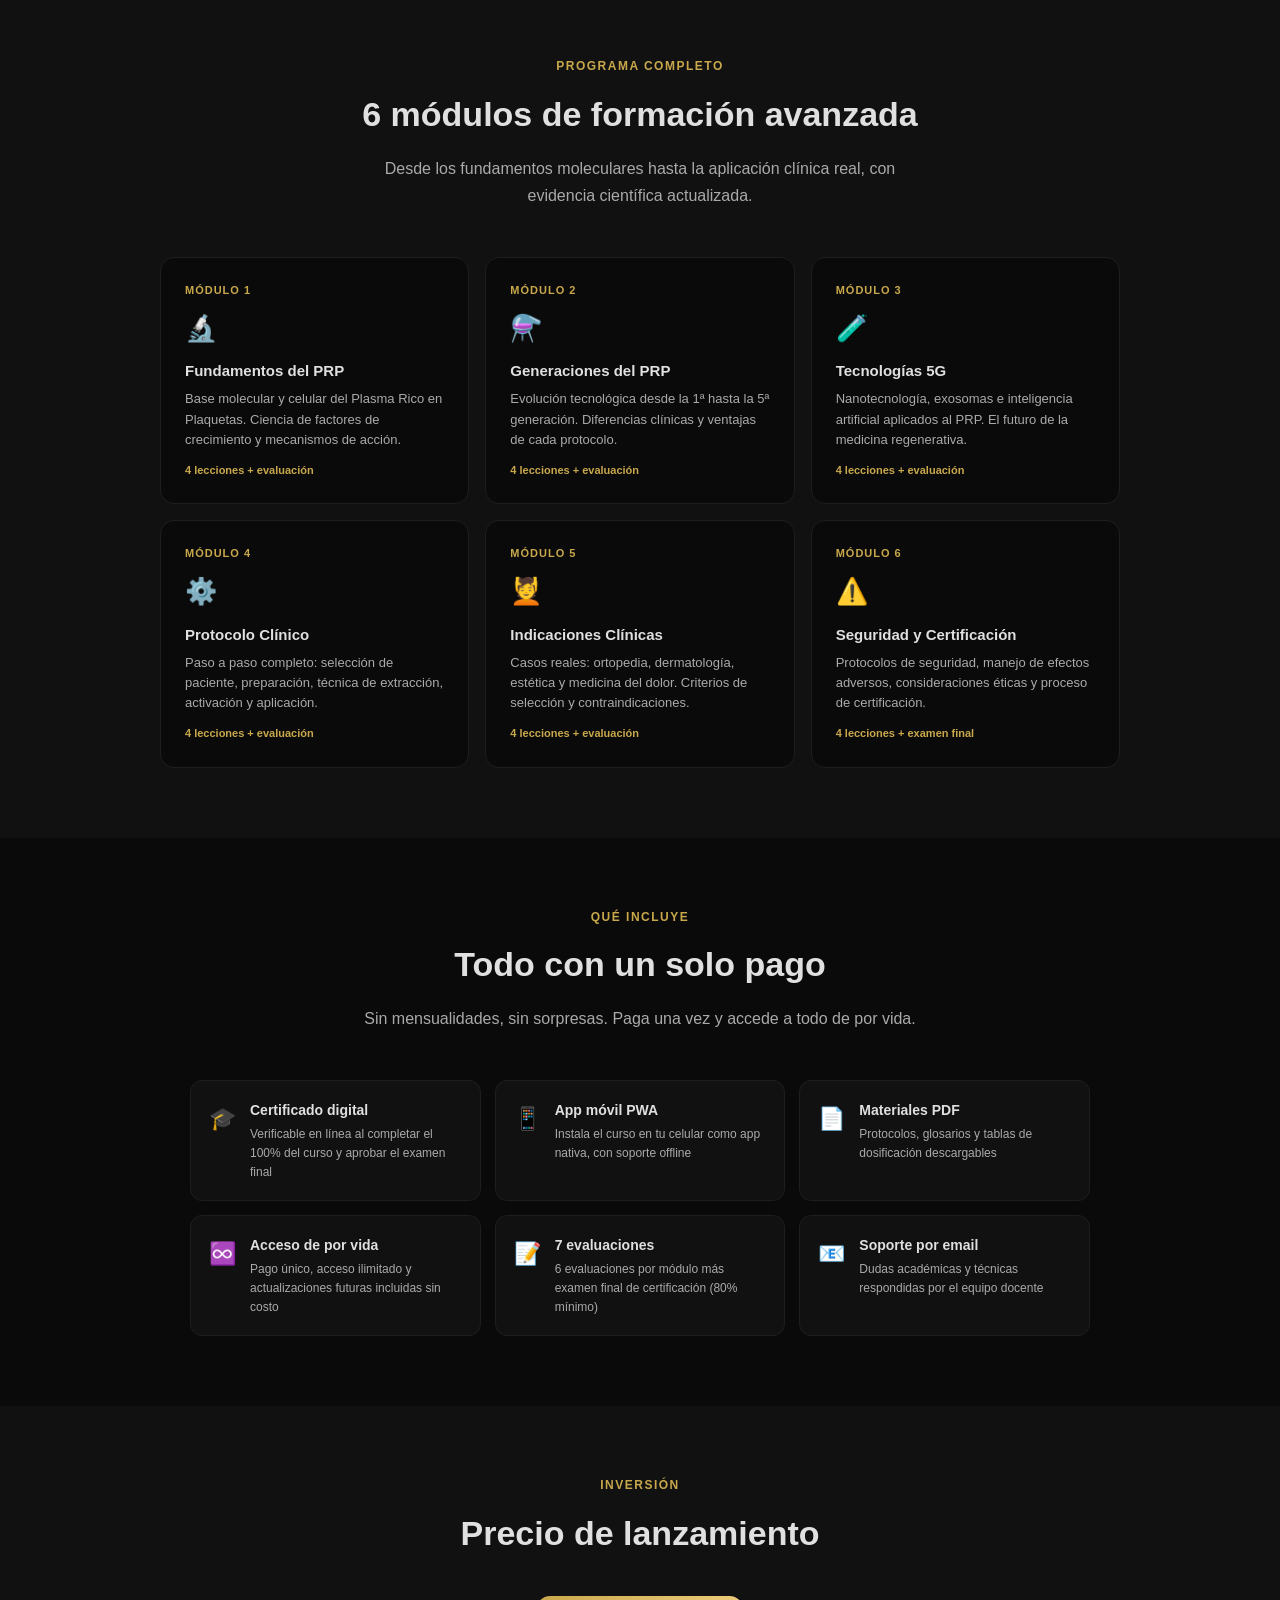
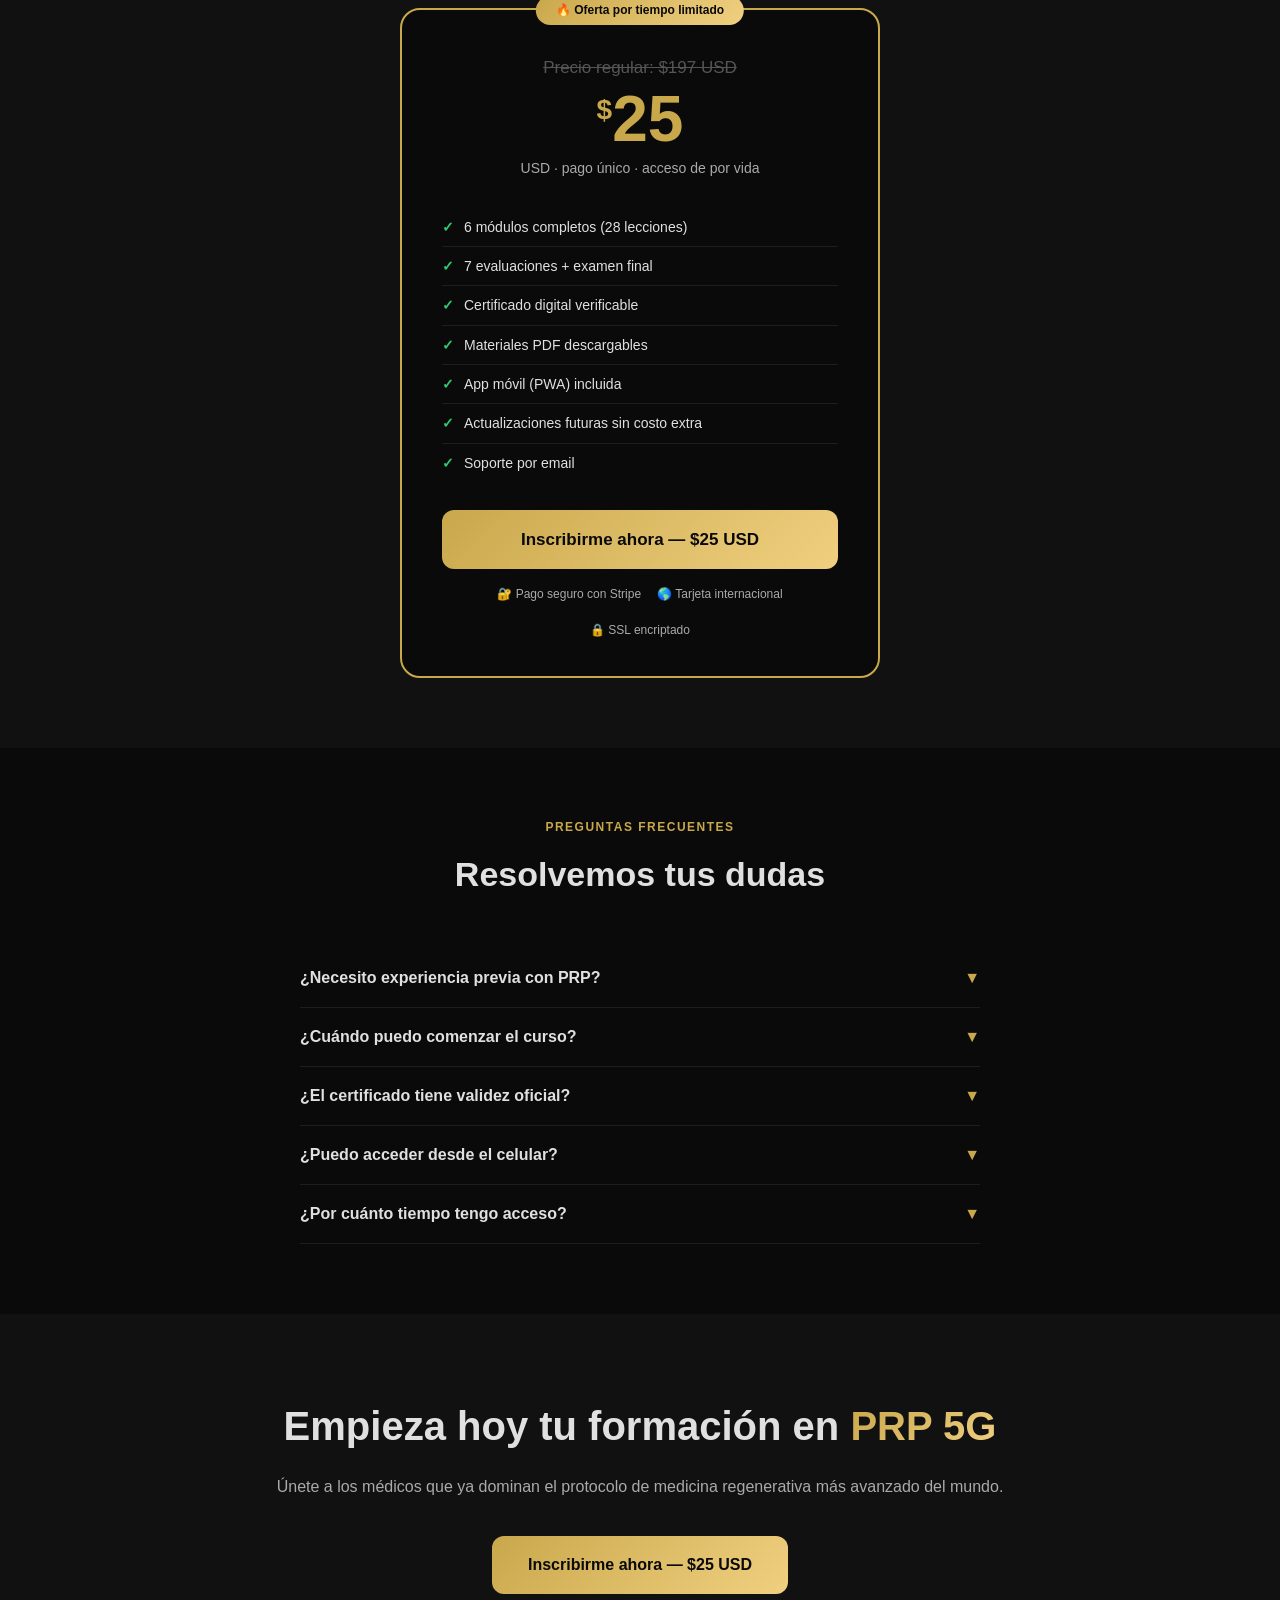
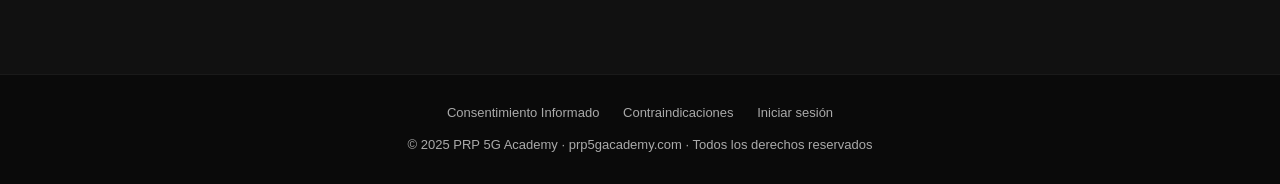
==== commit c80466a7: "Rediseño completo para venta: landing page, login separado, flujo Stripe corregido - index.html: nue" ====
--- a/index.html
+++ b/index.html
@@ -1,857 +1,777 @@
-<!DOCTYPE html>
-<html lang="es">
-<head>
-    <meta charset="UTF-8">
-    <meta name="viewport" content="width=device-width, initial-scale=1.0">
-    <title>PRP 5G Academy — Acceso</title>
-    <link rel="manifest" href="manifest.json">
-    <meta name="theme-color" content="#c9a84c">
-    <meta name="apple-mobile-web-app-capable" content="yes">
-    <meta name="apple-mobile-web-app-status-bar-style" content="black-translucent">
-    <style>
-        * { margin: 0; padding: 0; box-sizing: border-box; }
-
-        :root {
-            --gold: #c9a84c;
-            --gold-light: #f0d080;
-            --dark: #0a0a0a;
-            --dark2: #111111;
-            --dark3: #1a1a1a;
-            --text: #e0e0e0;
-            --text2: #aaaaaa;
-            --green: #2ecc71;
-            --red: #e74c3c;
-        }
-
-        body {
-            font-family: 'Segoe UI', sans-serif;
-            background: var(--dark);
-            min-height: 100vh;
-            display: flex;
-            align-items: center;
-            justify-content: center;
-            padding: 20px;
-            position: relative;
-            overflow: hidden;
-        }
-
-        .bg-animation {
-            position: fixed;
-            inset: 0;
-            z-index: 0;
-            overflow: hidden;
-        }
-
-        .bg-circle {
-            position: absolute;
-            border-radius: 50%;
-            background: radial-gradient(circle, rgba(201,168,76,0.08), transparent);
-            animation: float 8s infinite ease-in-out;
-        }
-
-        .bg-circle:nth-child(1) { width: 600px; height: 600px; top: -200px; left: -200px; animation-delay: 0s; }
-        .bg-circle:nth-child(2) { width: 400px; height: 400px; bottom: -100px; right: -100px; animation-delay: 3s; }
-        .bg-circle:nth-child(3) { width: 300px; height: 300px; top: 50%; left: 50%; animation-delay: 5s; }
-
-        @keyframes float {
-            0%, 100% { transform: translateY(0) scale(1); opacity: 0.5; }
-            50% { transform: translateY(-30px) scale(1.05); opacity: 1; }
-        }
-
-        .container {
-            width: 100%;
-            max-width: 440px;
-            position: relative;
-            z-index: 1;
-        }
-
-        .logo-section {
-            text-align: center;
-            margin-bottom: 35px;
-        }
-
-        .logo-icon {
-            width: 80px;
-            height: 80px;
-            background: linear-gradient(135deg, var(--gold), var(--gold-light));
-            border-radius: 20px;
-            display: flex;
-            align-items: center;
-            justify-content: center;
-            font-size: 36px;
-            margin: 0 auto 15px;
-            box-shadow: 0 10px 40px rgba(201,168,76,0.3);
-        }
-
-        .logo-section h1 {
-            font-size: 26px;
-            font-weight: 800;
-            background: linear-gradient(135deg, var(--gold), var(--gold-light));
-            -webkit-background-clip: text;
-            -webkit-text-fill-color: transparent;
-        }
-
-        .logo-section p {
-            font-size: 13px;
-            color: var(--text2);
-            margin-top: 5px;
-        }
-
-        .card {
-            background: var(--dark2);
-            border: 1px solid #2a2a2a;
-            border-radius: 20px;
-            padding: 35px;
-            box-shadow: 0 20px 60px rgba(0,0,0,0.5);
-        }
-
-        .tabs {
-            display: flex;
-            background: var(--dark3);
-            border-radius: 12px;
-            padding: 4px;
-            margin-bottom: 28px;
-        }
-
-        .tab {
-            flex: 1;
-            padding: 10px;
-            text-align: center;
-            border-radius: 10px;
-            cursor: pointer;
-            font-size: 14px;
-            font-weight: 600;
-            color: var(--text2);
-            transition: all 0.3s;
-            border: none;
-            background: none;
-        }
-
-        .tab.active {
-            background: linear-gradient(135deg, var(--gold), var(--gold-light));
-            color: var(--dark);
-        }
-
-        .form { display: none; }
-        .form.active { display: block; }
-
-        .field { margin-bottom: 18px; }
-
-        .field label {
-            display: block;
-            font-size: 12px;
-            font-weight: 600;
-            color: var(--gold);
-            text-transform: uppercase;
-            letter-spacing: 0.5px;
-            margin-bottom: 7px;
-        }
-
-        .field input, .field select {
-            width: 100%;
-            padding: 13px 16px;
-            background: var(--dark3);
-            border: 1.5px solid #2a2a2a;
-            border-radius: 10px;
-            color: var(--text);
-            font-size: 14px;
-            outline: none;
-            transition: all 0.3s;
-            font-family: inherit;
-        }
-
-        .field input:focus, .field select:focus {
-            border-color: var(--gold);
-            box-shadow: 0 0 0 3px rgba(201,168,76,0.1);
-            background: #1f1f1f;
-        }
-
-        .field select option { background: var(--dark3); }
-
-        .field .input-wrapper { position: relative; }
-
-        .field .input-wrapper input { padding-right: 45px; }
-
-        .toggle-pass {
-            position: absolute;
-            right: 14px;
-            top: 50%;
-            transform: translateY(-50%);
-            cursor: pointer;
-            color: var(--text2);
-            font-size: 16px;
-            background: none;
-            border: none;
-        }
-
-        .remember-row {
-            display: flex;
-            justify-content: space-between;
-            align-items: center;
-            margin-bottom: 20px;
-        }
-
-        .checkbox-label {
-            display: flex;
-            align-items: center;
-            gap: 8px;
-            cursor: pointer;
-            font-size: 13px;
-            color: var(--text2);
-        }
-
-        .checkbox-label input {
-            accent-color: var(--gold);
-            width: 15px;
-            height: 15px;
-        }
-
-        .forgot-link {
-            font-size: 13px;
-            color: var(--gold);
-            text-decoration: none;
-            cursor: pointer;
-        }
-
-        .forgot-link:hover { text-decoration: underline; }
-
-        .btn-primary {
-            width: 100%;
-            padding: 14px;
-            background: linear-gradient(135deg, var(--gold), var(--gold-light));
-            color: var(--dark);
-            border: none;
-            border-radius: 12px;
-            font-size: 15px;
-            font-weight: 700;
-            cursor: pointer;
-            transition: all 0.3s;
-            letter-spacing: 0.5px;
-        }
-
-        .btn-primary:hover {
-            transform: translateY(-2px);
-            box-shadow: 0 8px 25px rgba(201,168,76,0.4);
-        }
-
-        .btn-primary:active { transform: translateY(0); }
-
-        .divider {
-            display: flex;
-            align-items: center;
-            gap: 12px;
-            margin: 20px 0;
-            color: var(--text2);
-            font-size: 12px;
-        }
-
-        .divider::before, .divider::after {
-            content: '';
-            flex: 1;
-            height: 1px;
-            background: #2a2a2a;
-        }
-
-        .social-btns {
-            display: grid;
-            grid-template-columns: 1fr 1fr;
-            gap: 12px;
-            margin-bottom: 20px;
-        }
-
-        .btn-social {
-            padding: 11px;
-            border-radius: 10px;
-            border: 1.5px solid #2a2a2a;
-            background: var(--dark3);
-            color: var(--text);
-            font-size: 13px;
-            cursor: pointer;
-            transition: all 0.3s;
-            display: flex;
-            align-items: center;
-            justify-content: center;
-            gap: 8px;
-            font-weight: 600;
-        }
-
-        .btn-social:hover {
-            border-color: var(--gold);
-            background: rgba(201,168,76,0.05);
-        }
-
-        /* PLAN ÚNICO */
-        .plan-unique {
-            background: linear-gradient(135deg, rgba(201,168,76,0.1), rgba(201,168,76,0.05));
-            border: 1.5px solid var(--gold);
-            border-radius: 14px;
-            padding: 18px 20px;
-            margin-bottom: 18px;
-            display: flex;
-            justify-content: space-between;
-            align-items: center;
-        }
-
-        .plan-unique .plan-left h3 {
-            color: white;
-            font-size: 15px;
-            font-weight: 700;
-            margin-bottom: 3px;
-        }
-
-        .plan-unique .plan-left p {
-            color: var(--text2);
-            font-size: 12px;
-        }
-
-        .plan-unique .plan-right {
-            text-align: right;
-        }
-
-        .plan-unique .plan-right .original {
-            color: #555;
-            font-size: 13px;
-            text-decoration: line-through;
-        }
-
-        .plan-unique .plan-right .price {
-            color: var(--gold);
-            font-size: 22px;
-            font-weight: 800;
-        }
-
-        .plan-unique .plan-right .period {
-            color: var(--text2);
-            font-size: 11px;
-        }
-
-        .plan-includes {
-            list-style: none;
-            margin-bottom: 18px;
-        }
-
-        .plan-includes li {
-            display: flex;
-            align-items: center;
-            gap: 8px;
-            font-size: 12px;
-            color: var(--text2);
-            padding: 4px 0;
-        }
-
-        .plan-includes li::before {
-            content: '✓';
-            color: var(--green);
-            font-weight: 700;
-            font-size: 13px;
-        }
-
-        .alert {
-            padding: 12px 15px;
-            border-radius: 10px;
-            font-size: 13px;
-            margin-bottom: 15px;
-            display: none;
-        }
-
-        .alert.success {
-            background: rgba(46,204,113,0.1);
-            border: 1px solid var(--green);
-            color: var(--green);
-            display: flex;
-            align-items: center;
-            gap: 8px;
-        }
-
-        .alert.error {
-            background: rgba(231,76,60,0.1);
-            border: 1px solid var(--red);
-            color: #ff9999;
-            display: flex;
-            align-items: center;
-            gap: 8px;
-        }
-
-        .loading {
-            display: none;
-            text-align: center;
-            padding: 10px;
-        }
-
-        .spinner {
-            width: 30px;
-            height: 30px;
-            border: 3px solid #333;
-            border-top-color: var(--gold);
-            border-radius: 50%;
-            animation: spin 0.8s linear infinite;
-            margin: 0 auto 10px;
-        }
-
-        @keyframes spin { to { transform: rotate(360deg); } }
-
-        .card-footer {
-            text-align: center;
-            margin-top: 20px;
-            font-size: 12px;
-            color: var(--text2);
-        }
-
-        .card-footer a {
-            color: var(--gold);
-            text-decoration: none;
-            cursor: pointer;
-        }
-
-        .modal-overlay {
-            display: none;
-            position: fixed;
-            inset: 0;
-            background: rgba(0,0,0,0.8);
-            z-index: 1000;
-            align-items: center;
-            justify-content: center;
-        }
-
-        .modal-overlay.active { display: flex; }
-
-        .modal {
-            background: var(--dark2);
-            border: 1px solid #333;
-            border-radius: 20px;
-            padding: 35px;
-            width: 90%;
-            max-width: 380px;
-        }
-
-        .modal h3 {
-            color: var(--gold);
-            font-size: 18px;
-            margin-bottom: 10px;
-        }
-
-        .modal p {
-            color: var(--text2);
-            font-size: 13px;
-            margin-bottom: 20px;
-            line-height: 1.6;
-        }
-
-        .pwa-banner {
-            display: none;
-            position: fixed;
-            bottom: 20px;
-            left: 50%;
-            transform: translateX(-50%);
-            background: var(--dark2);
-            border: 1px solid var(--gold);
-            border-radius: 15px;
-            padding: 15px 20px;
-            width: 90%;
-            max-width: 400px;
-            z-index: 999;
-            box-shadow: 0 10px 30px rgba(0,0,0,0.5);
-        }
-
-        .pwa-banner.show { display: flex; align-items: center; gap: 15px; }
-        .pwa-banner .pwa-icon { font-size: 30px; }
-        .pwa-banner .pwa-text { flex: 1; }
-        .pwa-banner .pwa-text p { font-size: 13px; color: var(--text2); }
-        .pwa-banner .pwa-text strong { font-size: 14px; color: white; display: block; margin-bottom: 2px; }
-
-        .btn-install {
-            padding: 8px 16px;
-            background: linear-gradient(135deg, var(--gold), var(--gold-light));
-            color: var(--dark);
-            border: none;
-            border-radius: 20px;
-            font-size: 13px;
-            font-weight: 700;
-            cursor: pointer;
-            white-space: nowrap;
-        }
-
-        @media (max-width: 480px) {
-            .card { padding: 25px 20px; }
-            .social-btns { grid-template-columns: 1fr; }
-        }
-    </style>
-</head>
-<body>
-
-<div class="bg-animation">
-    <div class="bg-circle"></div>
-    <div class="bg-circle"></div>
-    <div class="bg-circle"></div>
-</div>
-
-<!-- MODAL RECUPERAR CONTRASEÑA -->
-<div class="modal-overlay" id="forgotModal">
-    <div class="modal">
-        <h3>🔑 Recover Password</h3>
-        <p>Enter your email and we will send you instructions to reset your password.</p>
-        <div class="field">
-            <label>Email Address</label>
-            <input type="email" id="forgotEmail" placeholder="you@email.com">
-        </div>
-        <div id="forgotAlert" class="alert"></div>
-        <button class="btn-primary" onclick="sendRecovery()" style="margin-bottom:10px;">
-            📧 Send Instructions
-        </button>
-        <button onclick="document.getElementById('forgotModal').classList.remove('active')"
-            style="width:100%;padding:12px;background:none;border:1px solid #333;border-radius:10px;color:var(--text2);cursor:pointer;font-size:14px;">
-            Cancel
-        </button>
-    </div>
-</div>
-
-<!-- PWA BANNER -->
-<div class="pwa-banner" id="pwaBanner">
-    <div class="pwa-icon">📱</div>
-    <div class="pwa-text">
-        <strong>Install App</strong>
-        <p>Add PRP 5G Academy to your home screen</p>
-    </div>
-    <button class="btn-install" id="installBtn">Install</button>
-    <button onclick="document.getElementById('pwaBanner').classList.remove('show')"
-        style="background:none;border:none;color:var(--text2);cursor:pointer;font-size:18px;">✕</button>
-</div>
-
-<div class="container">
-
-    <div class="logo-section">
-        <div class="logo-icon">🧬</div>
-        <h1>PRP 5G ACADEMY</h1>
-        <p>Advanced Regenerative Medicine</p>
-    </div>
-
-    <div class="card">
-
-        <div class="tabs">
-            <button class="tab active" onclick="switchTab('login')">Sign In</button>
-            <button class="tab" onclick="switchTab('register')">Register</button>
-        </div>
-
-        <!-- LOGIN FORM -->
-        <form class="form active" id="loginForm" onsubmit="handleLogin(event)">
-
-            <div id="loginAlert" class="alert"></div>
-
-            <div class="field">
-                <label>📧 Email Address</label>
-                <input type="email" id="loginEmail" placeholder="you@email.com" required>
-            </div>
-
-            <div class="field">
-                <label>🔒 Password</label>
-                <div class="input-wrapper">
-                    <input type="password" id="loginPass" placeholder="Your password" required>
-                    <button type="button" class="toggle-pass" onclick="togglePassword('loginPass', this)">👁️</button>
-                </div>
-            </div>
-
-            <div class="remember-row">
-                <label class="checkbox-label">
-                    <input type="checkbox" id="rememberMe"> Remember me
-                </label>
-                <span class="forgot-link" onclick="openForgot()">Forgot your password?</span>
-            </div>
-
-            <div class="loading" id="loginLoading">
-                <div class="spinner"></div>
-                <p style="color:var(--text2);font-size:13px;">Verifying...</p>
-            </div>
-
-            <button type="submit" class="btn-primary" id="loginBtn">
-                🚀 Access the Course
-            </button>
-
-            <div class="divider">Or continue with</div>
-
-            <div class="social-btns">
-                <button type="button" class="btn-social" onclick="socialLogin('Google')">
-                    🔵 Google
-                </button>
-                <button type="button" class="btn-social" onclick="socialLogin('Facebook')">
-                    🔷 Facebook
-                </button>
-            </div>
-
-            <div class="card-footer">
-                Don't have an account?
-                <a onclick="switchTab('register')">Register here</a>
-            </div>
-
-        </form>
-
-        <!-- REGISTER FORM -->
-        <form class="form" id="registerForm" onsubmit="handleRegister(event)">
-
-            <div id="registerAlert" class="alert"></div>
-
-            <div class="field">
-                <label>👤 Full Name</label>
-                <input type="text" id="regName" placeholder="Your full name" required>
-            </div>
-
-            <div class="field">
-                <label>📧 Email Address</label>
-                <input type="email" id="regEmail" placeholder="you@email.com" required>
-            </div>
-
-            <div class="field">
-                <label>🌎 Country</label>
-                <select id="regCountry">
-                    <option value="us">🇺🇸 United States</option>
-                    <option value="ca">🇨🇦 Canada</option>
-                    <option value="mx">🇲🇽 Mexico</option>
-                    <option value="co">🇨🇴 Colombia</option>
-                    <option value="ar">🇦🇷 Argentina</option>
-                    <option value="cl">🇨🇱 Chile</option>
-                    <option value="pe">🇵🇪 Peru</option>
-                    <option value="other">🌎 Other</option>
-                </select>
-            </div>
-
-            <div class="field">
-                <label>🔒 Password</label>
-                <div class="input-wrapper">
-                    <input type="password" id="regPass" placeholder="Minimum 6 characters" required minlength="6">
-                    <button type="button" class="toggle-pass" onclick="togglePassword('regPass', this)">👁️</button>
-                </div>
-            </div>
-
-            <!-- PLAN ÚNICO -->
-            <div class="field">
-                <label>💎 Your Plan</label>
-                <div class="plan-unique">
-                    <div class="plan-left">
-                        <h3>PRP 5G Complete Course</h3>
-                        <p>⏰ 12 months access</p>
-                    </div>
-                    <div class="plan-right">
-                        <div class="original">$297 USD</div>
-                        <div class="price">$197 USD</div>
-                        <div class="period">one-time payment</div>
-                    </div>
-                </div>
-                <ul class="plan-includes">
-                    <li>6 complete modules + evaluations</li>
-                    <li>Verifiable digital certificate</li>
-                    <li>Downloadable PDF materials</li>
-                    <li>Mobile app included</li>
-                    <li>Email support</li>
-                    <li>12 months of access from payment date</li>
-                </ul>
-            </div>
-
-            <div class="loading" id="registerLoading">
-                <div class="spinner"></div>
-                <p style="color:var(--text2);font-size:13px;">Creating your account...</p>
-            </div>
-
-            <button type="submit" class="btn-primary" id="registerBtn">
-                ✨ Create Account & Proceed to Payment
-            </button>
-
-            <div class="card-footer" style="margin-top:15px;">
-                By registering you accept our
-                <a href="#">Terms and Conditions</a> and
-                <a href="#">Privacy Policy</a>
-            </div>
-
-        </form>
-
-    </div>
-
-    <div style="text-align:center; margin-top:20px;">
-        <p style="font-size:11px; color:#555;">
-            🔒 SSL Secure Connection · 💳 Secure Payment · 📱 App Included
-        </p>
-    </div>
-
-</div>
-
-<script>
-    let deferredPrompt;
-
-    function switchTab(tab) {
-        document.querySelectorAll('.tab').forEach((t, i) => {
-            t.classList.toggle('active', (i === 0 && tab === 'login') || (i === 1 && tab === 'register'));
-        });
-        document.getElementById('loginForm').classList.toggle('active', tab === 'login');
-        document.getElementById('registerForm').classList.toggle('active', tab === 'register');
-        clearAlerts();
-    }
-
-    function handleLogin(e) {
-        e.preventDefault();
-        const email = document.getElementById('loginEmail').value;
-        const pass = document.getElementById('loginPass').value;
-        const remember = document.getElementById('rememberMe').checked;
-
-        showLoading('loginLoading', 'loginBtn');
-
-        setTimeout(() => {
-            hideLoading('loginLoading', 'loginBtn', '🚀 Access the Course');
-
-            const users = JSON.parse(localStorage.getItem('prp5g_users') || '[]');
-            const user = users.find(u => u.email === email && u.password === pass);
-
-            if (email === 'demo@prp5g.com' && pass === 'demo123') {
-                loginSuccess({ name: 'Demo User', email, plan: 'complete', paid: true }, remember);
-                return;
-            }
-
-            if (user) {
-                if (!user.paid) {
-                    window.location.href = `payment.html?email=${encodeURIComponent(email)}&plan=complete&price=197`;
-                    return;
-                }
-                // Verificar acceso de 12 meses
-                if (user.paidAt) {
-                    const paidDate = new Date(user.paidAt);
-                    const now = new Date();
-                    const diffMonths = (now - paidDate) / (1000 * 60 * 60 * 24 * 30);
-                    if (diffMonths > 12) {
-                        showAlert('loginAlert', 'error', '⏰ Your 12-month access has expired. Please renew to continue.');
-                        return;
-                    }
-                }
-                loginSuccess(user, remember);
-            } else {
-                showAlert('loginAlert', 'error', '❌ Incorrect email or password');
-            }
-        }, 1500);
-    }
-
-    function loginSuccess(user, remember) {
-        const storage = remember ? localStorage : sessionStorage;
-        storage.setItem('prp5g_session', JSON.stringify(user));
-        showAlert('loginAlert', 'success', `✅ Welcome ${user.name}! Redirecting...`);
-        setTimeout(() => { window.location.href = 'dashboard.html'; }, 1200);
-    }
-
-    function handleRegister(e) {
-        e.preventDefault();
-        const name = document.getElementById('regName').value;
-        const email = document.getElementById('regEmail').value;
-        const country = document.getElementById('regCountry').value;
-        const pass = document.getElementById('regPass').value;
-
-        if (pass.length < 6) {
-            showAlert('registerAlert', 'error', '❌ Password must be at least 6 characters');
-            return;
-        }
-
-        showLoading('registerLoading', 'registerBtn');
-
-        setTimeout(() => {
-            hideLoading('registerLoading', 'registerBtn', '✨ Create Account & Proceed to Payment');
-
-            const users = JSON.parse(localStorage.getItem('prp5g_users') || '[]');
-
-            if (users.find(u => u.email === email)) {
-                showAlert('registerAlert', 'error', '❌ This email is already registered');
-                return;
-            }
-
-            const newUser = {
-                name, email, country, password: pass,
-                plan: 'complete',
-                planPrice: 197,
-                paid: false,
-                createdAt: new Date().toISOString()
-            };
-
-            users.push(newUser);
-            localStorage.setItem('prp5g_users', JSON.stringify(users));
-
-            showAlert('registerAlert', 'success', '✅ Account created! Redirecting to payment...');
-
-            setTimeout(() => {
-                window.location.href = `payment.html?email=${encodeURIComponent(email)}&name=${encodeURIComponent(name)}&plan=complete&price=197`;
-            }, 1200);
-        }, 1500);
-    }
-
-    function socialLogin(provider) {
-        showAlert('loginAlert', 'success', `✅ Connecting with ${provider}...`);
-        setTimeout(() => {
-            const fakeUser = {
-                name: `${provider} User`,
-                email: `user@${provider.toLowerCase()}.com`,
-                plan: 'complete',
-                paid: true,
-                paidAt: new Date().toISOString()
-            };
-            sessionStorage.setItem('prp5g_session', JSON.stringify(fakeUser));
-            window.location.href = 'dashboard.html';
-        }, 1500);
-    }
-
-    function openForgot() {
-        document.getElementById('forgotModal').classList.add('active');
-    }
-
-    function sendRecovery() {
-        const email = document.getElementById('forgotEmail').value;
-        if (!email) return;
-        const alert = document.getElementById('forgotAlert');
-        alert.className = 'alert success';
-        alert.innerHTML = '✅ Instructions sent to ' + email;
-        alert.style.display = 'flex';
-    }
-
-    function togglePassword(inputId, btn) {
-        const input = document.getElementById(inputId);
-        input.type = input.type === 'password' ? 'text' : 'password';
-        btn.textContent = input.type === 'password' ? '👁️' : '🙈';
-    }
-
-    function showAlert(id, type, msg) {
-        const el = document.getElementById(id);
-        el.className = 'alert ' + type;
-        el.innerHTML = msg;
-        el.style.display = 'flex';
-    }
-
-    function clearAlerts() {
-        document.querySelectorAll('.alert').forEach(a => a.style.display = 'none');
-    }
-
-    function showLoading(loadId, btnId) {
-        document.getElementById(loadId).style.display = 'block';
-        document.getElementById(btnId).style.display = 'none';
-    }
-
-    function hideLoading(loadId, btnId, btnText) {
-        document.getElementById(loadId).style.display = 'none';
-        const btn = document.getElementById(btnId);
-        btn.style.display = 'block';
-        btn.textContent = btnText;
-    }
-
-    window.addEventListener('beforeinstallprompt', (e) => {
-        e.preventDefault();
-        deferredPrompt = e;
-        document.getElementById('pwaBanner').classList.add('show');
-    });
-
-    document.getElementById('installBtn').addEventListener('click', async () => {
-        if (deferredPrompt) {
-            deferredPrompt.prompt();
-            const { outcome } = await deferredPrompt.userChoice;
-            deferredPrompt = null;
-            document.getElementById('pwaBanner').classList.remove('show');
-        }
-    });
-
-    const session = localStorage.getItem('prp5g_session') || sessionStorage.getItem('prp5g_session');
-    if (session) {
-        window.location.href = 'dashboard.html';
-    }
-</script>
-
-</body>
-</html>
+<!DOCTYPE html>
+<html lang="es">
+<head>
+    <meta charset="UTF-8">
+    <meta name="viewport" content="width=device-width, initial-scale=1.0">
+    <title>PRP 5G Academy — Curso de PRP de 5ª Generación para Médicos</title>
+    <meta name="description" content="Certifícate en el protocolo de PRP de 5ª Generación. Nanotecnología, exosomas e IA aplicados a medicina regenerativa. 6 módulos, 40h de contenido, certificado digital. $25 USD acceso de por vida.">
+    <link rel="manifest" href="manifest.json">
+    <meta name="theme-color" content="#c9a84c">
+    <style>
+        *, *::before, *::after { margin: 0; padding: 0; box-sizing: border-box; }
+
+        :root {
+            --gold: #c9a84c;
+            --gold-light: #f0d080;
+            --dark: #0a0a0a;
+            --dark2: #111111;
+            --dark3: #1a1a1a;
+            --text: #e0e0e0;
+            --text2: #aaaaaa;
+            --green: #2ecc71;
+        }
+
+        html { scroll-behavior: smooth; }
+
+        body {
+            font-family: 'Segoe UI', sans-serif;
+            background: var(--dark);
+            color: var(--text);
+            line-height: 1.6;
+        }
+
+        /* NAV */
+        .nav {
+            position: sticky;
+            top: 0;
+            z-index: 100;
+            background: rgba(10,10,10,0.96);
+            backdrop-filter: blur(12px);
+            border-bottom: 1px solid #1e1e1e;
+            padding: 0 max(20px, 5vw);
+            height: 64px;
+            display: flex;
+            align-items: center;
+            justify-content: space-between;
+        }
+        .nav-logo {
+            display: flex;
+            align-items: center;
+            gap: 10px;
+            text-decoration: none;
+        }
+        .nav-logo-icon { font-size: 22px; }
+        .nav-logo-text {
+            font-size: 15px;
+            font-weight: 800;
+            background: linear-gradient(135deg, var(--gold), var(--gold-light));
+            -webkit-background-clip: text;
+            -webkit-text-fill-color: transparent;
+        }
+        .nav-actions { display: flex; align-items: center; gap: 12px; }
+        .nav-link {
+            color: var(--text2);
+            text-decoration: none;
+            font-size: 14px;
+            transition: color 0.2s;
+        }
+        .nav-link:hover { color: var(--gold); }
+        .btn-gold {
+            padding: 9px 22px;
+            background: linear-gradient(135deg, var(--gold), var(--gold-light));
+            color: var(--dark);
+            font-weight: 700;
+            font-size: 14px;
+            border-radius: 8px;
+            text-decoration: none;
+            transition: all 0.2s;
+        }
+        .btn-gold:hover {
+            transform: translateY(-1px);
+            box-shadow: 0 6px 20px rgba(201,168,76,0.35);
+        }
+
+        /* HERO */
+        .hero {
+            padding: 80px max(20px, 5vw) 64px;
+            text-align: center;
+            position: relative;
+            overflow: hidden;
+        }
+        .hero::before {
+            content: '';
+            position: absolute;
+            top: -180px;
+            left: 50%;
+            transform: translateX(-50%);
+            width: 900px;
+            height: 900px;
+            background: radial-gradient(circle, rgba(201,168,76,0.07) 0%, transparent 65%);
+            pointer-events: none;
+        }
+        .hero-badge {
+            display: inline-block;
+            background: rgba(201,168,76,0.1);
+            border: 1px solid rgba(201,168,76,0.3);
+            color: var(--gold);
+            padding: 6px 18px;
+            border-radius: 20px;
+            font-size: 12px;
+            font-weight: 700;
+            letter-spacing: 1px;
+            text-transform: uppercase;
+            margin-bottom: 24px;
+        }
+        .hero h1 {
+            font-size: clamp(28px, 5vw, 54px);
+            font-weight: 900;
+            line-height: 1.12;
+            max-width: 760px;
+            margin: 0 auto 20px;
+        }
+        .hero h1 .accent {
+            background: linear-gradient(135deg, var(--gold), var(--gold-light));
+            -webkit-background-clip: text;
+            -webkit-text-fill-color: transparent;
+        }
+        .hero-sub {
+            font-size: clamp(15px, 2vw, 18px);
+            color: var(--text2);
+            max-width: 600px;
+            margin: 0 auto 36px;
+            line-height: 1.75;
+        }
+        .hero-ctas {
+            display: flex;
+            gap: 14px;
+            justify-content: center;
+            flex-wrap: wrap;
+            margin-bottom: 44px;
+        }
+        .btn-primary-lg {
+            padding: 16px 36px;
+            background: linear-gradient(135deg, var(--gold), var(--gold-light));
+            color: var(--dark);
+            font-weight: 800;
+            font-size: 16px;
+            border-radius: 12px;
+            text-decoration: none;
+            transition: all 0.25s;
+            display: inline-block;
+        }
+        .btn-primary-lg:hover {
+            transform: translateY(-2px);
+            box-shadow: 0 10px 30px rgba(201,168,76,0.4);
+        }
+        .btn-outline-lg {
+            padding: 16px 36px;
+            background: transparent;
+            color: var(--text2);
+            font-weight: 600;
+            font-size: 16px;
+            border-radius: 12px;
+            text-decoration: none;
+            border: 1.5px solid #333;
+            transition: all 0.25s;
+            display: inline-block;
+        }
+        .btn-outline-lg:hover {
+            border-color: var(--gold);
+            color: var(--gold);
+        }
+        .hero-trust {
+            display: flex;
+            justify-content: center;
+            gap: 24px;
+            flex-wrap: wrap;
+        }
+        .trust-item {
+            display: flex;
+            align-items: center;
+            gap: 6px;
+            font-size: 13px;
+            color: var(--text2);
+        }
+
+        /* STATS */
+        .stats-bar {
+            background: var(--dark2);
+            border-top: 1px solid #1e1e1e;
+            border-bottom: 1px solid #1e1e1e;
+            padding: 32px max(20px, 5vw);
+            display: flex;
+            justify-content: center;
+            gap: 60px;
+            flex-wrap: wrap;
+        }
+        .stat { text-align: center; }
+        .stat .num {
+            font-size: 36px;
+            font-weight: 900;
+            color: var(--gold);
+            line-height: 1;
+        }
+        .stat .lbl {
+            font-size: 13px;
+            color: var(--text2);
+            margin-top: 4px;
+        }
+
+        /* SECTIONS */
+        section { padding: 70px max(20px, 5vw); }
+        .section-tag {
+            font-size: 12px;
+            font-weight: 700;
+            color: var(--gold);
+            text-transform: uppercase;
+            letter-spacing: 1.5px;
+            margin-bottom: 10px;
+        }
+        .section-title {
+            font-size: clamp(22px, 3vw, 34px);
+            font-weight: 800;
+            margin-bottom: 14px;
+        }
+        .section-sub {
+            font-size: 16px;
+            color: var(--text2);
+            max-width: 580px;
+            line-height: 1.7;
+        }
+        .section-header { margin-bottom: 48px; }
+        .section-header.centered {
+            text-align: center;
+            margin-left: auto;
+            margin-right: auto;
+        }
+        .section-header.centered .section-sub { margin: 0 auto; }
+
+        /* PARA QUIÉN */
+        .for-whom-grid {
+            display: grid;
+            grid-template-columns: repeat(auto-fit, minmax(220px, 1fr));
+            gap: 18px;
+            max-width: 900px;
+            margin: 0 auto;
+        }
+        .for-whom-card {
+            background: var(--dark2);
+            border: 1px solid #1e1e1e;
+            border-radius: 14px;
+            padding: 28px 22px;
+            text-align: center;
+            transition: border-color 0.2s;
+        }
+        .for-whom-card:hover { border-color: var(--gold); }
+        .for-whom-icon { font-size: 34px; margin-bottom: 14px; }
+        .for-whom-card h3 { font-size: 15px; font-weight: 700; margin-bottom: 8px; }
+        .for-whom-card p { font-size: 13px; color: var(--text2); line-height: 1.6; }
+
+        /* CURRICULUM */
+        .curriculum-bg { background: var(--dark2); }
+        .curriculum-grid {
+            display: grid;
+            grid-template-columns: repeat(auto-fit, minmax(280px, 1fr));
+            gap: 16px;
+            max-width: 960px;
+            margin: 0 auto;
+        }
+        .module-card {
+            background: var(--dark);
+            border: 1px solid #1e1e1e;
+            border-radius: 14px;
+            padding: 24px;
+            transition: all 0.2s;
+        }
+        .module-card:hover {
+            border-color: var(--gold);
+            transform: translateY(-2px);
+        }
+        .module-num {
+            font-size: 11px;
+            font-weight: 700;
+            color: var(--gold);
+            text-transform: uppercase;
+            letter-spacing: 1px;
+            margin-bottom: 8px;
+        }
+        .module-icon { font-size: 26px; margin-bottom: 10px; }
+        .module-card h3 { font-size: 15px; font-weight: 700; margin-bottom: 6px; }
+        .module-card p { font-size: 13px; color: var(--text2); line-height: 1.55; }
+        .module-lessons-count {
+            font-size: 11px;
+            color: var(--gold);
+            margin-top: 12px;
+            font-weight: 600;
+        }
+
+        /* INCLUDES */
+        .includes-grid {
+            display: grid;
+            grid-template-columns: repeat(auto-fit, minmax(240px, 1fr));
+            gap: 14px;
+            max-width: 900px;
+            margin: 0 auto;
+        }
+        .include-item {
+            display: flex;
+            align-items: flex-start;
+            gap: 14px;
+            background: var(--dark2);
+            border: 1px solid #1e1e1e;
+            border-radius: 12px;
+            padding: 18px;
+        }
+        .include-icon { font-size: 22px; flex-shrink: 0; margin-top: 2px; }
+        .include-item h4 { font-size: 14px; font-weight: 700; margin-bottom: 3px; }
+        .include-item p { font-size: 12px; color: var(--text2); }
+
+        /* PRICING */
+        .pricing-bg { background: var(--dark2); }
+        .pricing-card {
+            max-width: 480px;
+            margin: 0 auto;
+            background: var(--dark);
+            border: 2px solid var(--gold);
+            border-radius: 20px;
+            padding: 44px 40px 36px;
+            text-align: center;
+            position: relative;
+        }
+        .pricing-badge {
+            position: absolute;
+            top: -14px;
+            left: 50%;
+            transform: translateX(-50%);
+            background: linear-gradient(135deg, var(--gold), var(--gold-light));
+            color: var(--dark);
+            font-size: 12px;
+            font-weight: 800;
+            padding: 5px 20px;
+            border-radius: 20px;
+            white-space: nowrap;
+        }
+        .price-original {
+            font-size: 17px;
+            color: #555;
+            text-decoration: line-through;
+            margin-bottom: 6px;
+        }
+        .price-main {
+            font-size: 64px;
+            font-weight: 900;
+            color: var(--gold);
+            line-height: 1;
+            margin-bottom: 6px;
+        }
+        .price-main sup { font-size: 28px; vertical-align: super; }
+        .price-sub {
+            font-size: 14px;
+            color: var(--text2);
+            margin-bottom: 28px;
+        }
+        .price-features {
+            list-style: none;
+            text-align: left;
+            margin-bottom: 28px;
+        }
+        .price-features li {
+            display: flex;
+            align-items: center;
+            gap: 10px;
+            font-size: 14px;
+            color: var(--text);
+            padding: 8px 0;
+            border-bottom: 1px solid #1e1e1e;
+        }
+        .price-features li:last-child { border-bottom: none; }
+        .chk { color: var(--green); font-weight: 700; flex-shrink: 0; }
+        .pay-cta {
+            display: block;
+            width: 100%;
+            padding: 16px;
+            background: linear-gradient(135deg, var(--gold), var(--gold-light));
+            color: var(--dark);
+            font-weight: 800;
+            font-size: 17px;
+            border-radius: 12px;
+            text-decoration: none;
+            text-align: center;
+            transition: all 0.25s;
+        }
+        .pay-cta:hover {
+            transform: translateY(-2px);
+            box-shadow: 0 10px 30px rgba(201,168,76,0.4);
+        }
+        .secure-note {
+            font-size: 12px;
+            color: var(--text2);
+            margin-top: 16px;
+            display: flex;
+            justify-content: center;
+            gap: 16px;
+            flex-wrap: wrap;
+        }
+
+        /* FAQ */
+        .faq-list {
+            max-width: 680px;
+            margin: 0 auto;
+        }
+        .faq-item { border-bottom: 1px solid #1e1e1e; }
+        .faq-q {
+            width: 100%;
+            background: none;
+            border: none;
+            color: var(--text);
+            text-align: left;
+            padding: 20px 0;
+            font-size: 16px;
+            font-weight: 600;
+            cursor: pointer;
+            display: flex;
+            justify-content: space-between;
+            align-items: center;
+            gap: 16px;
+            font-family: inherit;
+            transition: color 0.2s;
+        }
+        .faq-q:hover { color: var(--gold); }
+        .faq-arrow {
+            font-size: 16px;
+            color: var(--gold);
+            transition: transform 0.25s;
+            flex-shrink: 0;
+        }
+        .faq-item.open .faq-arrow { transform: rotate(180deg); }
+        .faq-a {
+            display: none;
+            color: var(--text2);
+            font-size: 15px;
+            line-height: 1.75;
+            padding-bottom: 20px;
+        }
+        .faq-item.open .faq-a { display: block; }
+
+        /* FINAL CTA */
+        .final-cta {
+            background: var(--dark2);
+            text-align: center;
+            padding: 80px max(20px, 5vw);
+        }
+        .final-cta h2 {
+            font-size: clamp(24px, 4vw, 40px);
+            font-weight: 800;
+            margin-bottom: 16px;
+        }
+        .final-cta p {
+            font-size: 16px;
+            color: var(--text2);
+            margin-bottom: 36px;
+        }
+
+        /* FOOTER */
+        footer {
+            background: var(--dark);
+            border-top: 1px solid #1a1a1a;
+            padding: 28px max(20px, 5vw);
+            text-align: center;
+            font-size: 13px;
+            color: var(--text2);
+        }
+        footer a {
+            color: var(--text2);
+            text-decoration: none;
+            margin: 0 10px;
+            transition: color 0.2s;
+        }
+        footer a:hover { color: var(--gold); }
+
+        @media (max-width: 600px) {
+            .stats-bar { gap: 28px; }
+            .stat .num { font-size: 28px; }
+            .pricing-card { padding: 36px 22px 28px; }
+            .price-main { font-size: 52px; }
+            .hero-ctas { flex-direction: column; align-items: center; }
+        }
+    </style>
+</head>
+<body>
+
+<nav class="nav">
+    <a class="nav-logo" href="index.html">
+        <span class="nav-logo-icon">🧬</span>
+        <span class="nav-logo-text">PRP 5G ACADEMY</span>
+    </a>
+    <div class="nav-actions">
+        <a href="login.html" class="nav-link">Iniciar sesión</a>
+        <a href="login.html?tab=registro" class="btn-gold">Inscribirme</a>
+    </div>
+</nav>
+
+<!-- HERO -->
+<section class="hero">
+    <div class="hero-badge">🔬 Exclusivo para profesionales de la salud</div>
+    <h1>Domina el Protocolo de<br><span class="accent">PRP 5ª Generación</span></h1>
+    <p class="hero-sub">El único curso que integra nanotecnología, exosomas e inteligencia artificial en el protocolo de Plasma Rico en Plaquetas más avanzado del mundo.</p>
+    <div class="hero-ctas">
+        <a href="login.html?tab=registro" class="btn-primary-lg">Comenzar ahora — $25 USD</a>
+        <a href="#programa" class="btn-outline-lg">Ver el programa</a>
+    </div>
+    <div class="hero-trust">
+        <span class="trust-item">✅ Acceso de por vida</span>
+        <span class="trust-item">🏆 Certificado digital</span>
+        <span class="trust-item">📱 App incluida</span>
+        <span class="trust-item">🔒 Pago seguro con Stripe</span>
+    </div>
+</section>
+
+<!-- STATS -->
+<div class="stats-bar">
+    <div class="stat"><div class="num">6</div><div class="lbl">Módulos</div></div>
+    <div class="stat"><div class="num">28</div><div class="lbl">Lecciones</div></div>
+    <div class="stat"><div class="num">40h</div><div class="lbl">Contenido</div></div>
+    <div class="stat"><div class="num">7</div><div class="lbl">Evaluaciones</div></div>
+</div>
+
+<!-- PARA QUIÉN -->
+<section>
+    <div class="section-header centered">
+        <p class="section-tag">Para quién es</p>
+        <h2 class="section-title">Diseñado para el médico que quiere diferenciarse</h2>
+        <p class="section-sub">Este curso está pensado para profesionales de la salud que buscan implementar el protocolo más avanzado de medicina regenerativa.</p>
+    </div>
+    <div class="for-whom-grid">
+        <div class="for-whom-card">
+            <div class="for-whom-icon">👨‍⚕️</div>
+            <h3>Médicos generales</h3>
+            <p>Que quieren incorporar terapias regenerativas de alto valor a su práctica clínica.</p>
+        </div>
+        <div class="for-whom-card">
+            <div class="for-whom-icon">🏥</div>
+            <h3>Especialistas</h3>
+            <p>Traumatólogos, dermatólogos y esteticistas que buscan actualizar sus protocolos.</p>
+        </div>
+        <div class="for-whom-card">
+            <div class="for-whom-icon">🎓</div>
+            <h3>Profesionales en formación</h3>
+            <p>Residentes y fellows que quieren adelantarse a las tendencias del sector.</p>
+        </div>
+        <div class="for-whom-card">
+            <div class="for-whom-icon">🔬</div>
+            <h3>Investigadores</h3>
+            <p>Que necesitan una base científica sólida sobre tecnologías regenerativas de última generación.</p>
+        </div>
+    </div>
+</section>
+
+<!-- CURRICULUM -->
+<section id="programa" class="curriculum-bg">
+    <div class="section-header centered">
+        <p class="section-tag">Programa completo</p>
+        <h2 class="section-title">6 módulos de formación avanzada</h2>
+        <p class="section-sub">Desde los fundamentos moleculares hasta la aplicación clínica real, con evidencia científica actualizada.</p>
+    </div>
+    <div class="curriculum-grid">
+        <div class="module-card">
+            <div class="module-num">Módulo 1</div>
+            <div class="module-icon">🔬</div>
+            <h3>Fundamentos del PRP</h3>
+            <p>Base molecular y celular del Plasma Rico en Plaquetas. Ciencia de factores de crecimiento y mecanismos de acción.</p>
+            <div class="module-lessons-count">4 lecciones + evaluación</div>
+        </div>
+        <div class="module-card">
+            <div class="module-num">Módulo 2</div>
+            <div class="module-icon">⚗️</div>
+            <h3>Generaciones del PRP</h3>
+            <p>Evolución tecnológica desde la 1ª hasta la 5ª generación. Diferencias clínicas y ventajas de cada protocolo.</p>
+            <div class="module-lessons-count">4 lecciones + evaluación</div>
+        </div>
+        <div class="module-card">
+            <div class="module-num">Módulo 3</div>
+            <div class="module-icon">🧪</div>
+            <h3>Tecnologías 5G</h3>
+            <p>Nanotecnología, exosomas e inteligencia artificial aplicados al PRP. El futuro de la medicina regenerativa.</p>
+            <div class="module-lessons-count">4 lecciones + evaluación</div>
+        </div>
+        <div class="module-card">
+            <div class="module-num">Módulo 4</div>
+            <div class="module-icon">⚙️</div>
+            <h3>Protocolo Clínico</h3>
+            <p>Paso a paso completo: selección de paciente, preparación, técnica de extracción, activación y aplicación.</p>
+            <div class="module-lessons-count">4 lecciones + evaluación</div>
+        </div>
+        <div class="module-card">
+            <div class="module-num">Módulo 5</div>
+            <div class="module-icon">💆</div>
+            <h3>Indicaciones Clínicas</h3>
+            <p>Casos reales: ortopedia, dermatología, estética y medicina del dolor. Criterios de selección y contraindicaciones.</p>
+            <div class="module-lessons-count">4 lecciones + evaluación</div>
+        </div>
+        <div class="module-card">
+            <div class="module-num">Módulo 6</div>
+            <div class="module-icon">⚠️</div>
+            <h3>Seguridad y Certificación</h3>
+            <p>Protocolos de seguridad, manejo de efectos adversos, consideraciones éticas y proceso de certificación.</p>
+            <div class="module-lessons-count">4 lecciones + examen final</div>
+        </div>
+    </div>
+</section>
+
+<!-- INCLUDES -->
+<section>
+    <div class="section-header centered">
+        <p class="section-tag">Qué incluye</p>
+        <h2 class="section-title">Todo con un solo pago</h2>
+        <p class="section-sub">Sin mensualidades, sin sorpresas. Paga una vez y accede a todo de por vida.</p>
+    </div>
+    <div class="includes-grid">
+        <div class="include-item">
+            <span class="include-icon">🎓</span>
+            <div>
+                <h4>Certificado digital</h4>
+                <p>Verificable en línea al completar el 100% del curso y aprobar el examen final</p>
+            </div>
+        </div>
+        <div class="include-item">
+            <span class="include-icon">📱</span>
+            <div>
+                <h4>App móvil PWA</h4>
+                <p>Instala el curso en tu celular como app nativa, con soporte offline</p>
+            </div>
+        </div>
+        <div class="include-item">
+            <span class="include-icon">📄</span>
+            <div>
+                <h4>Materiales PDF</h4>
+                <p>Protocolos, glosarios y tablas de dosificación descargables</p>
+            </div>
+        </div>
+        <div class="include-item">
+            <span class="include-icon">♾️</span>
+            <div>
+                <h4>Acceso de por vida</h4>
+                <p>Pago único, acceso ilimitado y actualizaciones futuras incluidas sin costo</p>
+            </div>
+        </div>
+        <div class="include-item">
+            <span class="include-icon">📝</span>
+            <div>
+                <h4>7 evaluaciones</h4>
+                <p>6 evaluaciones por módulo más examen final de certificación (80% mínimo)</p>
+            </div>
+        </div>
+        <div class="include-item">
+            <span class="include-icon">📧</span>
+            <div>
+                <h4>Soporte por email</h4>
+                <p>Dudas académicas y técnicas respondidas por el equipo docente</p>
+            </div>
+        </div>
+    </div>
+</section>
+
+<!-- PRICING -->
+<section class="pricing-bg" id="precio">
+    <div class="section-header centered">
+        <p class="section-tag">Inversión</p>
+        <h2 class="section-title">Precio de lanzamiento</h2>
+    </div>
+    <div class="pricing-card">
+        <div class="pricing-badge">🔥 Oferta por tiempo limitado</div>
+        <div class="price-original">Precio regular: $197 USD</div>
+        <div class="price-main"><sup>$</sup>25</div>
+        <div class="price-sub">USD · pago único · acceso de por vida</div>
+        <ul class="price-features">
+            <li><span class="chk">✓</span> 6 módulos completos (28 lecciones)</li>
+            <li><span class="chk">✓</span> 7 evaluaciones + examen final</li>
+            <li><span class="chk">✓</span> Certificado digital verificable</li>
+            <li><span class="chk">✓</span> Materiales PDF descargables</li>
+            <li><span class="chk">✓</span> App móvil (PWA) incluida</li>
+            <li><span class="chk">✓</span> Actualizaciones futuras sin costo extra</li>
+            <li><span class="chk">✓</span> Soporte por email</li>
+        </ul>
+        <a href="login.html?tab=registro" class="pay-cta">
+            Inscribirme ahora — $25 USD
+        </a>
+        <div class="secure-note">
+            <span>🔐 Pago seguro con Stripe</span>
+            <span>🌎 Tarjeta internacional</span>
+            <span>🔒 SSL encriptado</span>
+        </div>
+    </div>
+</section>
+
+<!-- FAQ -->
+<section>
+    <div class="section-header centered">
+        <p class="section-tag">Preguntas frecuentes</p>
+        <h2 class="section-title">Resolvemos tus dudas</h2>
+    </div>
+    <div class="faq-list">
+        <div class="faq-item">
+            <button class="faq-q" onclick="toggleFaq(this)">
+                ¿Necesito experiencia previa con PRP?
+                <span class="faq-arrow">▼</span>
+            </button>
+            <div class="faq-a">No. El curso está diseñado para comenzar desde cero, con una base molecular sólida en el Módulo 1. Si ya tienes experiencia, los módulos avanzados te permitirán actualizar y profundizar tus conocimientos.</div>
+        </div>
+        <div class="faq-item">
+            <button class="faq-q" onclick="toggleFaq(this)">
+                ¿Cuándo puedo comenzar el curso?
+                <span class="faq-arrow">▼</span>
+            </button>
+            <div class="faq-a">Inmediatamente después de completar tu pago. Tu acceso se activa en segundos y puedes comenzar el Módulo 1 desde cualquier dispositivo sin demoras.</div>
+        </div>
+        <div class="faq-item">
+            <button class="faq-q" onclick="toggleFaq(this)">
+                ¿El certificado tiene validez oficial?
+                <span class="faq-arrow">▼</span>
+            </button>
+            <div class="faq-a">El certificado es emitido digitalmente por PRP 5G Academy y es verificable en línea. Se obtiene al completar el 100% del contenido y aprobar el examen final con mínimo 80% de calificación.</div>
+        </div>
+        <div class="faq-item">
+            <button class="faq-q" onclick="toggleFaq(this)">
+                ¿Puedo acceder desde el celular?
+                <span class="faq-arrow">▼</span>
+            </button>
+            <div class="faq-a">Sí. PRP 5G Academy es una Progressive Web App (PWA). Puedes instalarla en tu teléfono como una app nativa y estudiar sin conexión constante a internet.</div>
+        </div>
+        <div class="faq-item">
+            <button class="faq-q" onclick="toggleFaq(this)">
+                ¿Por cuánto tiempo tengo acceso?
+                <span class="faq-arrow">▼</span>
+            </button>
+            <div class="faq-a">Acceso de por vida con un solo pago. Las actualizaciones de contenido futuras están incluidas sin costo adicional. Una vez pagado, el curso es tuyo para siempre.</div>
+        </div>
+    </div>
+</section>
+
+<!-- FINAL CTA -->
+<section class="final-cta">
+    <h2>Empieza hoy tu formación en <span style="background:linear-gradient(135deg,var(--gold),var(--gold-light));-webkit-background-clip:text;-webkit-text-fill-color:transparent;">PRP 5G</span></h2>
+    <p>Únete a los médicos que ya dominan el protocolo de medicina regenerativa más avanzado del mundo.</p>
+    <a href="login.html?tab=registro" class="btn-primary-lg">Inscribirme ahora — $25 USD</a>
+</section>
+
+<!-- FOOTER -->
+<footer>
+    <p style="margin-bottom: 12px;">
+        <a href="consentimiento.html">Consentimiento Informado</a>
+        <a href="contraindicaciones.html">Contraindicaciones</a>
+        <a href="login.html">Iniciar sesión</a>
+    </p>
+    <p>© 2025 PRP 5G Academy · prp5gacademy.com · Todos los derechos reservados</p>
+</footer>
+
+<script>
+    // Redirigir si ya tiene sesión pagada
+    (function() {
+        try {
+            const raw = localStorage.getItem('prp5g_session') || sessionStorage.getItem('prp5g_session');
+            if (raw) {
+                const user = JSON.parse(raw);
+                if (user && user.paid) window.location.href = 'dashboard.html';
+            }
+        } catch(e) {}
+    })();
+
+    function toggleFaq(btn) {
+        const item = btn.closest('.faq-item');
+        const wasOpen = item.classList.contains('open');
+        document.querySelectorAll('.faq-item').forEach(i => i.classList.remove('open'));
+        if (!wasOpen) item.classList.add('open');
+    }
+</script>
+</body>
+</html>
